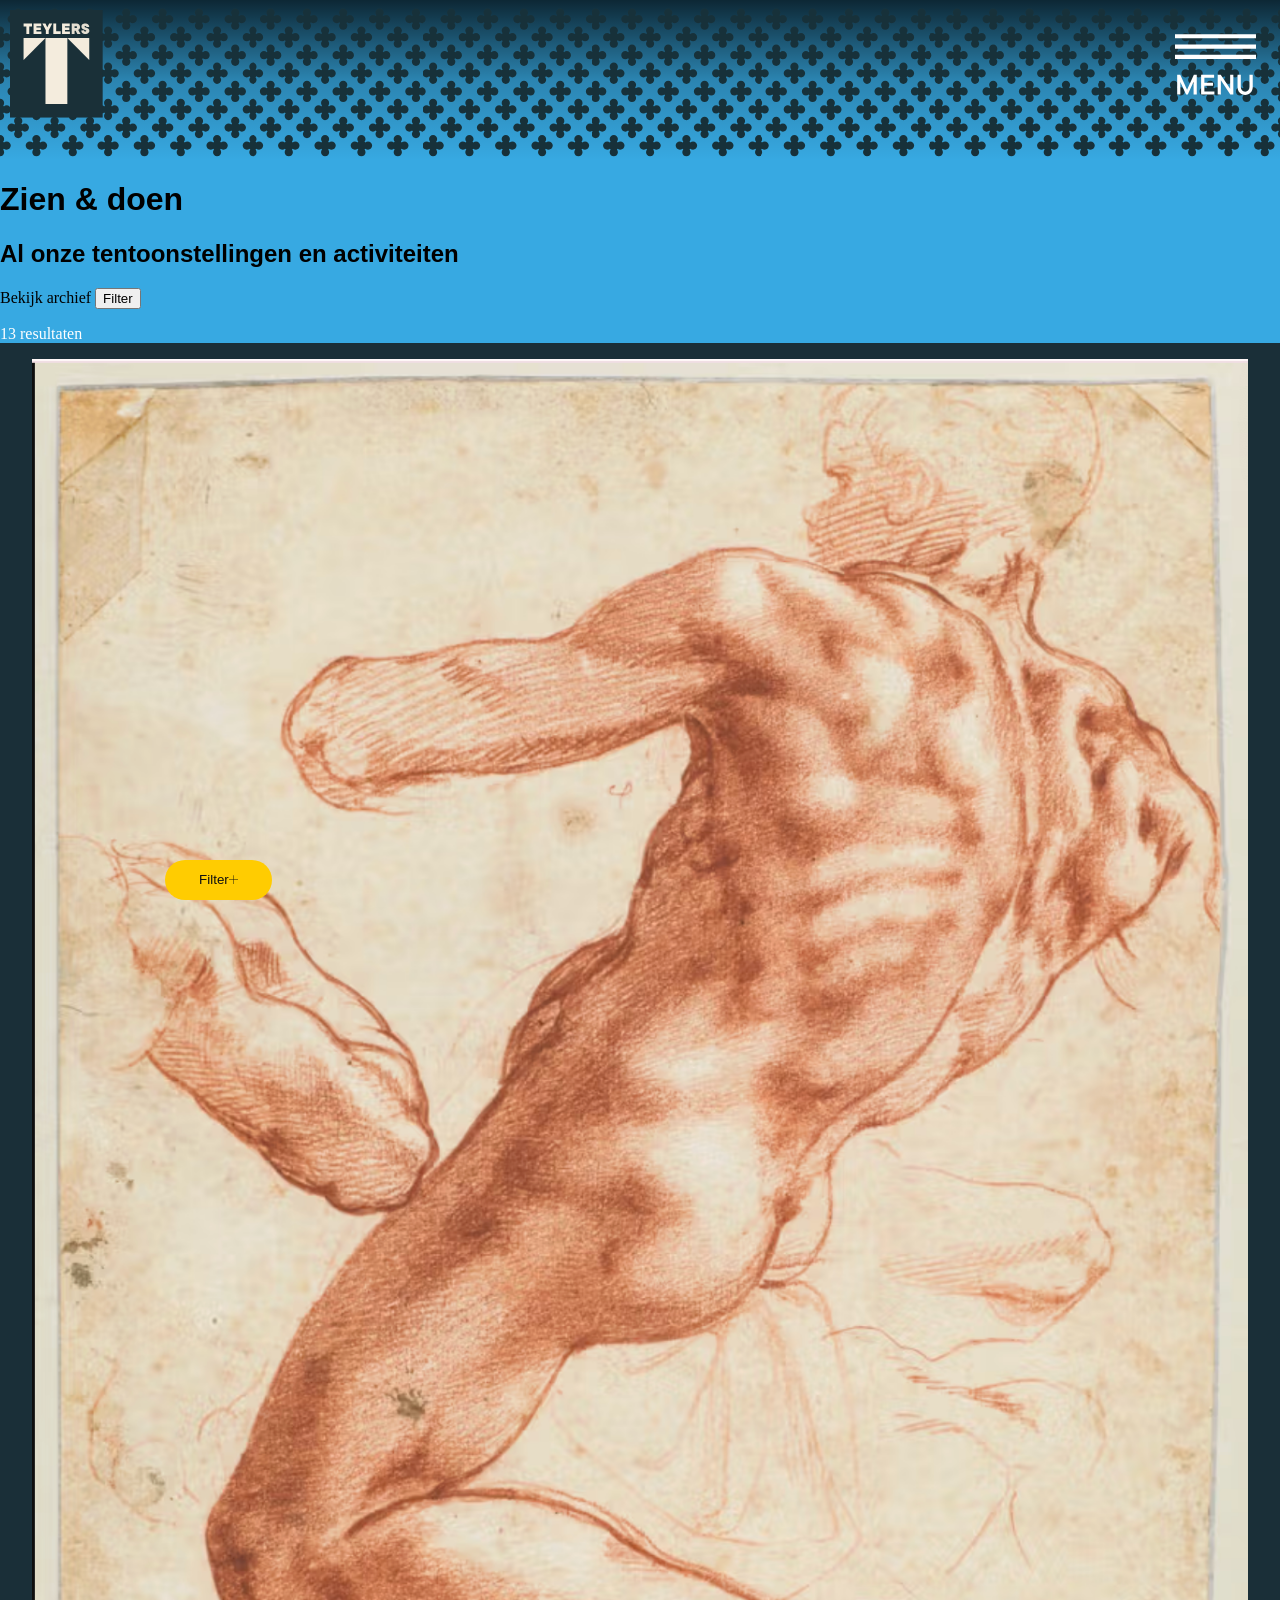
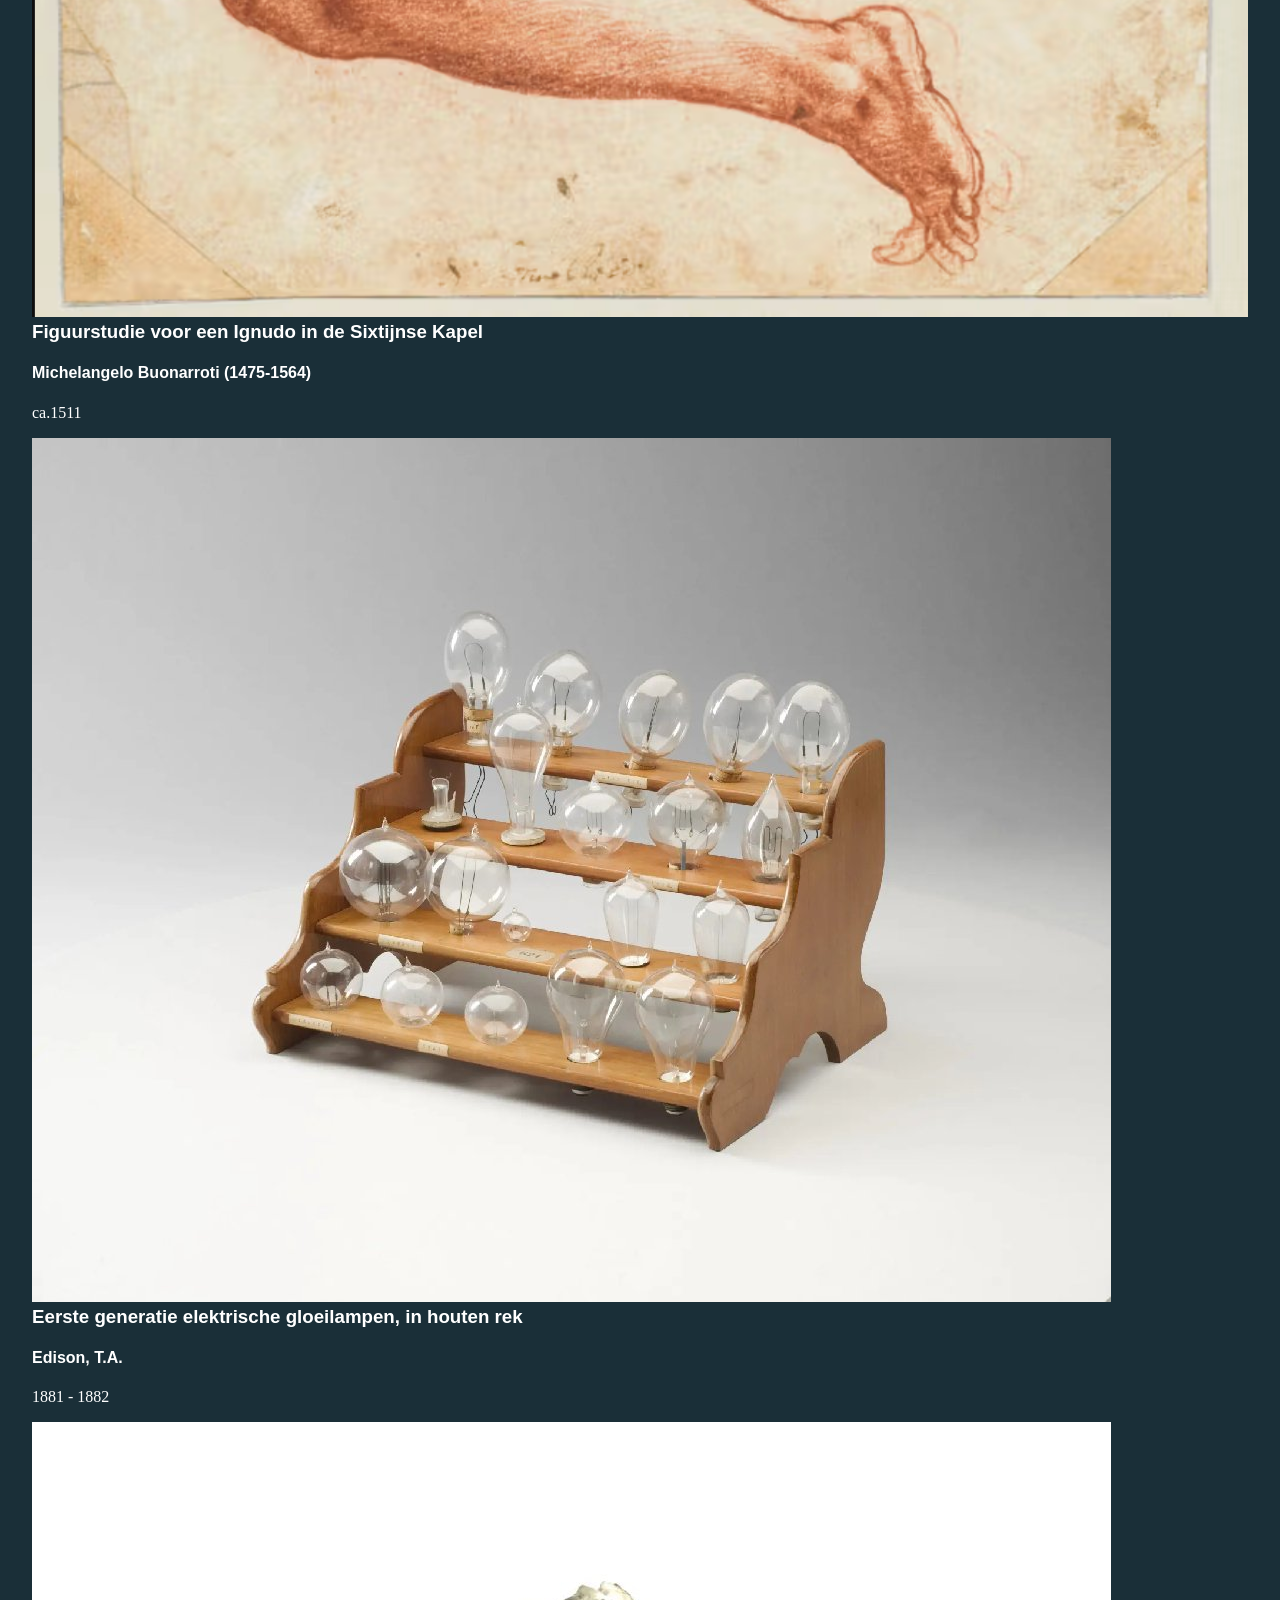
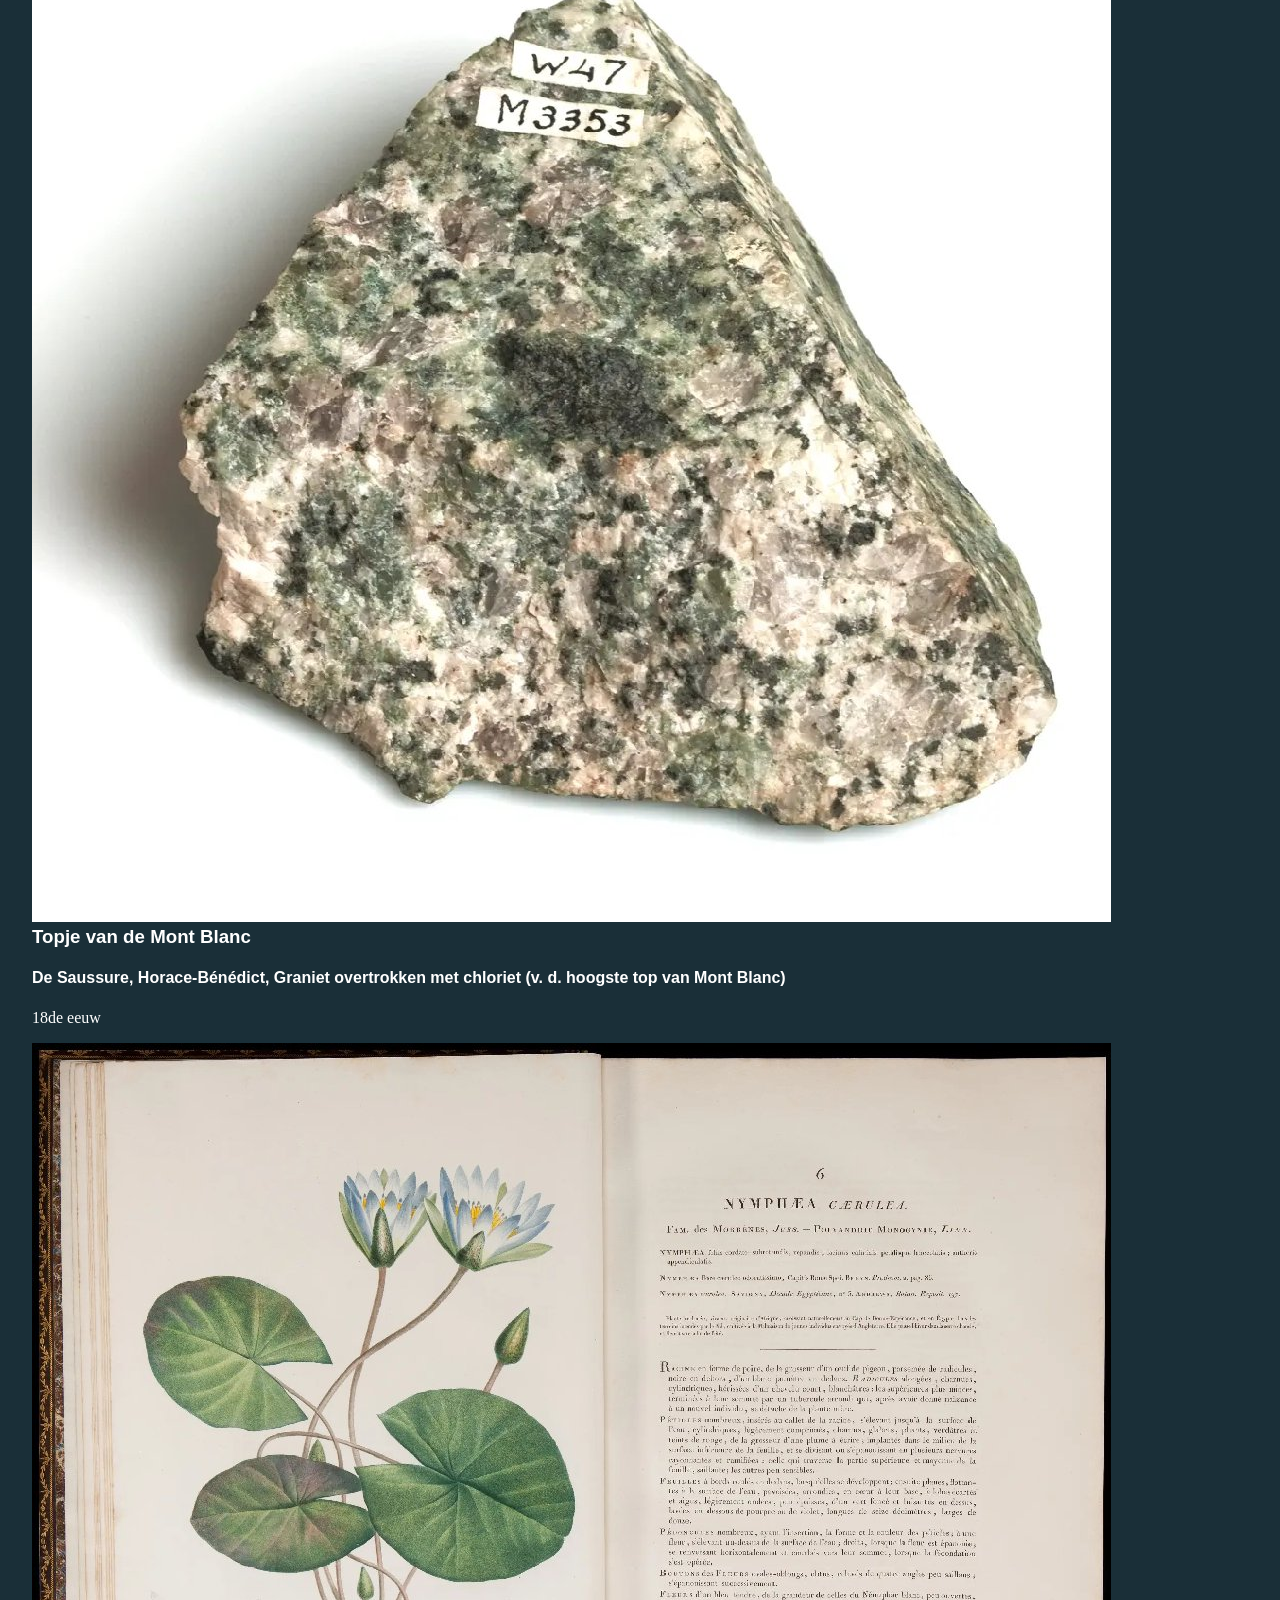
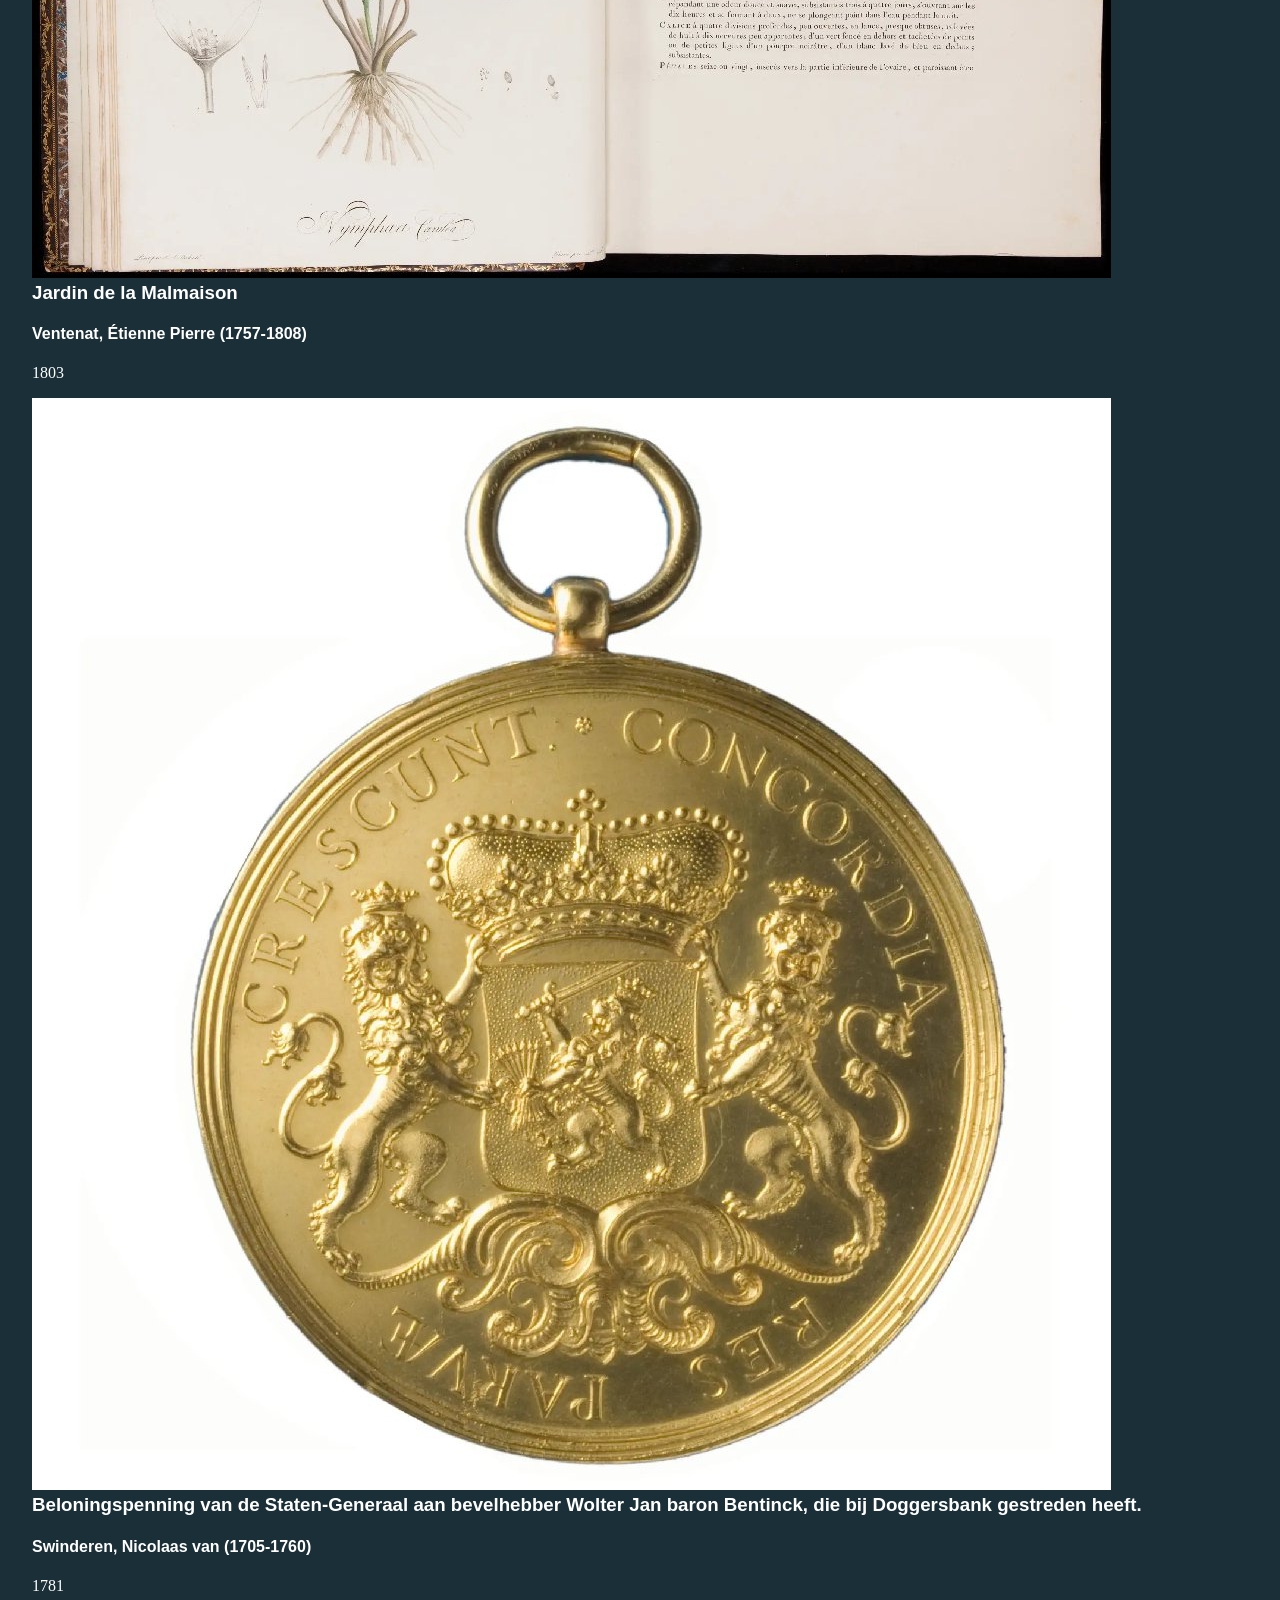
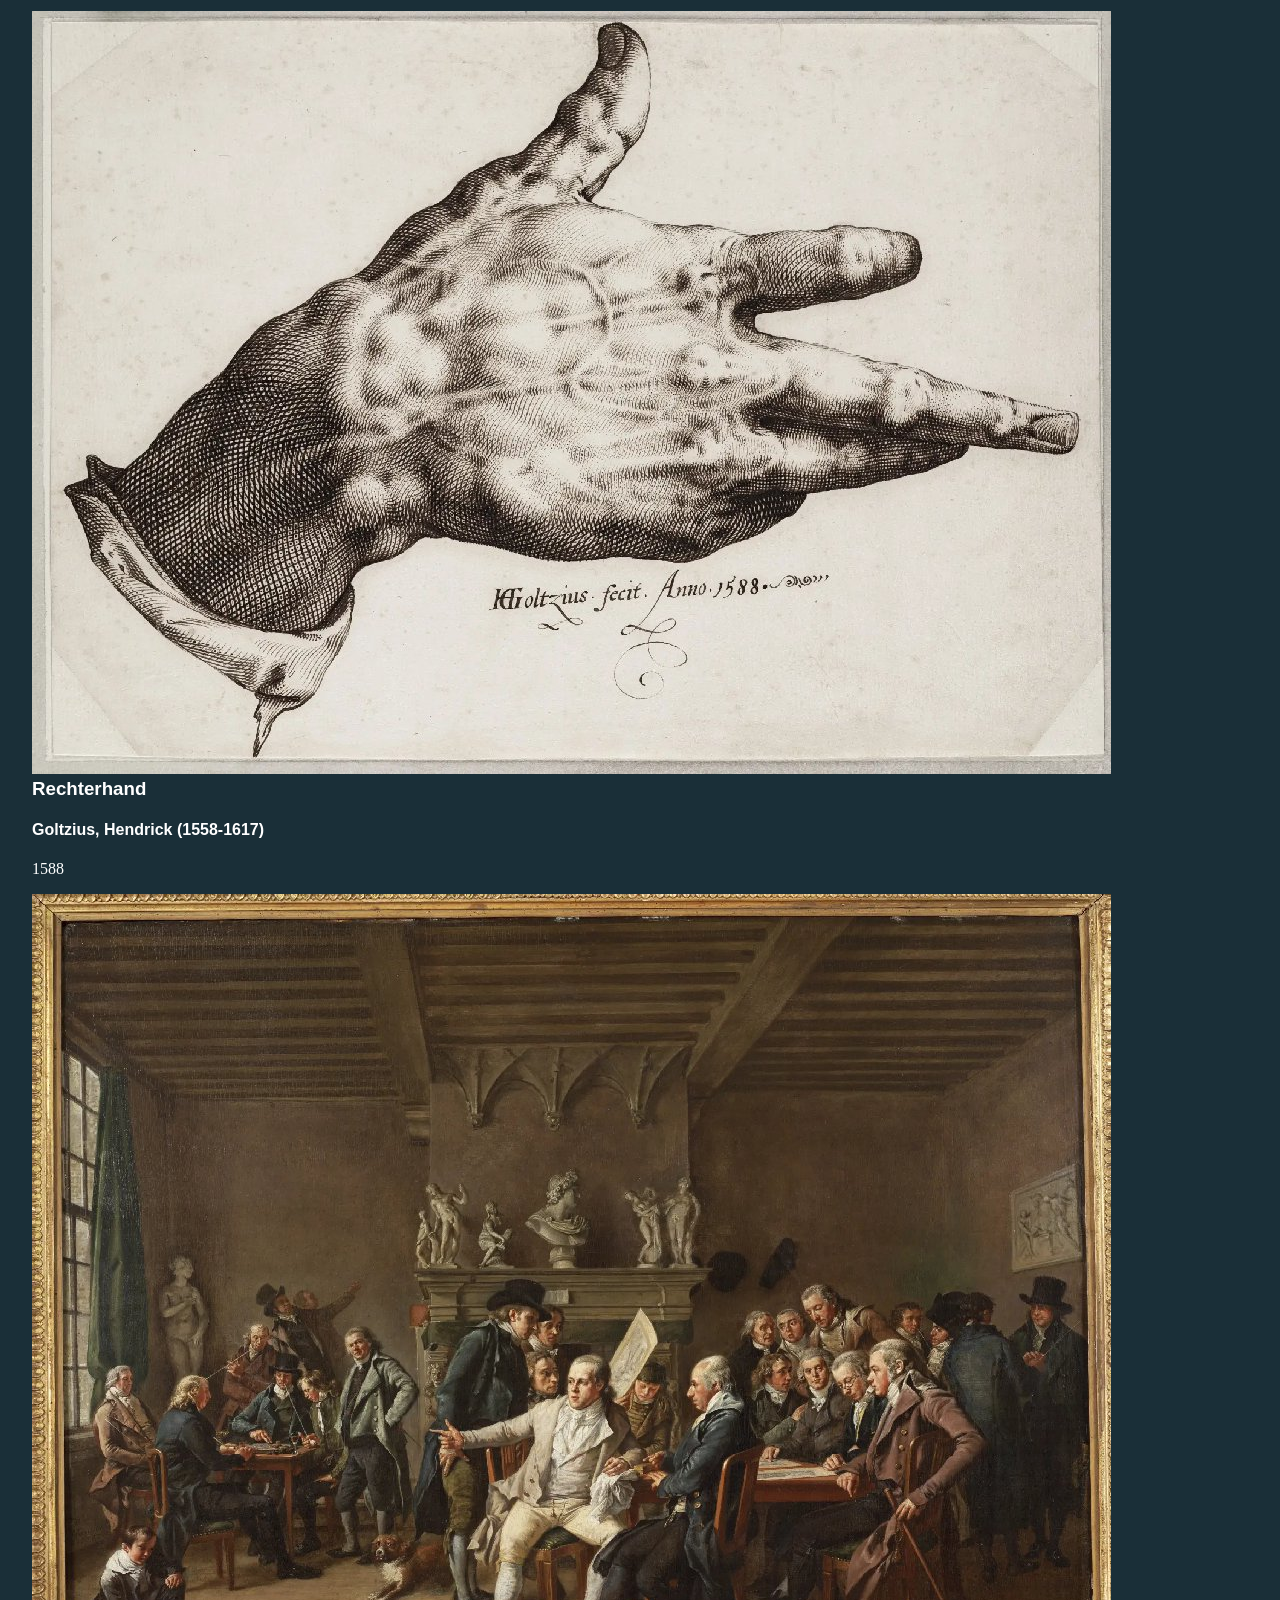
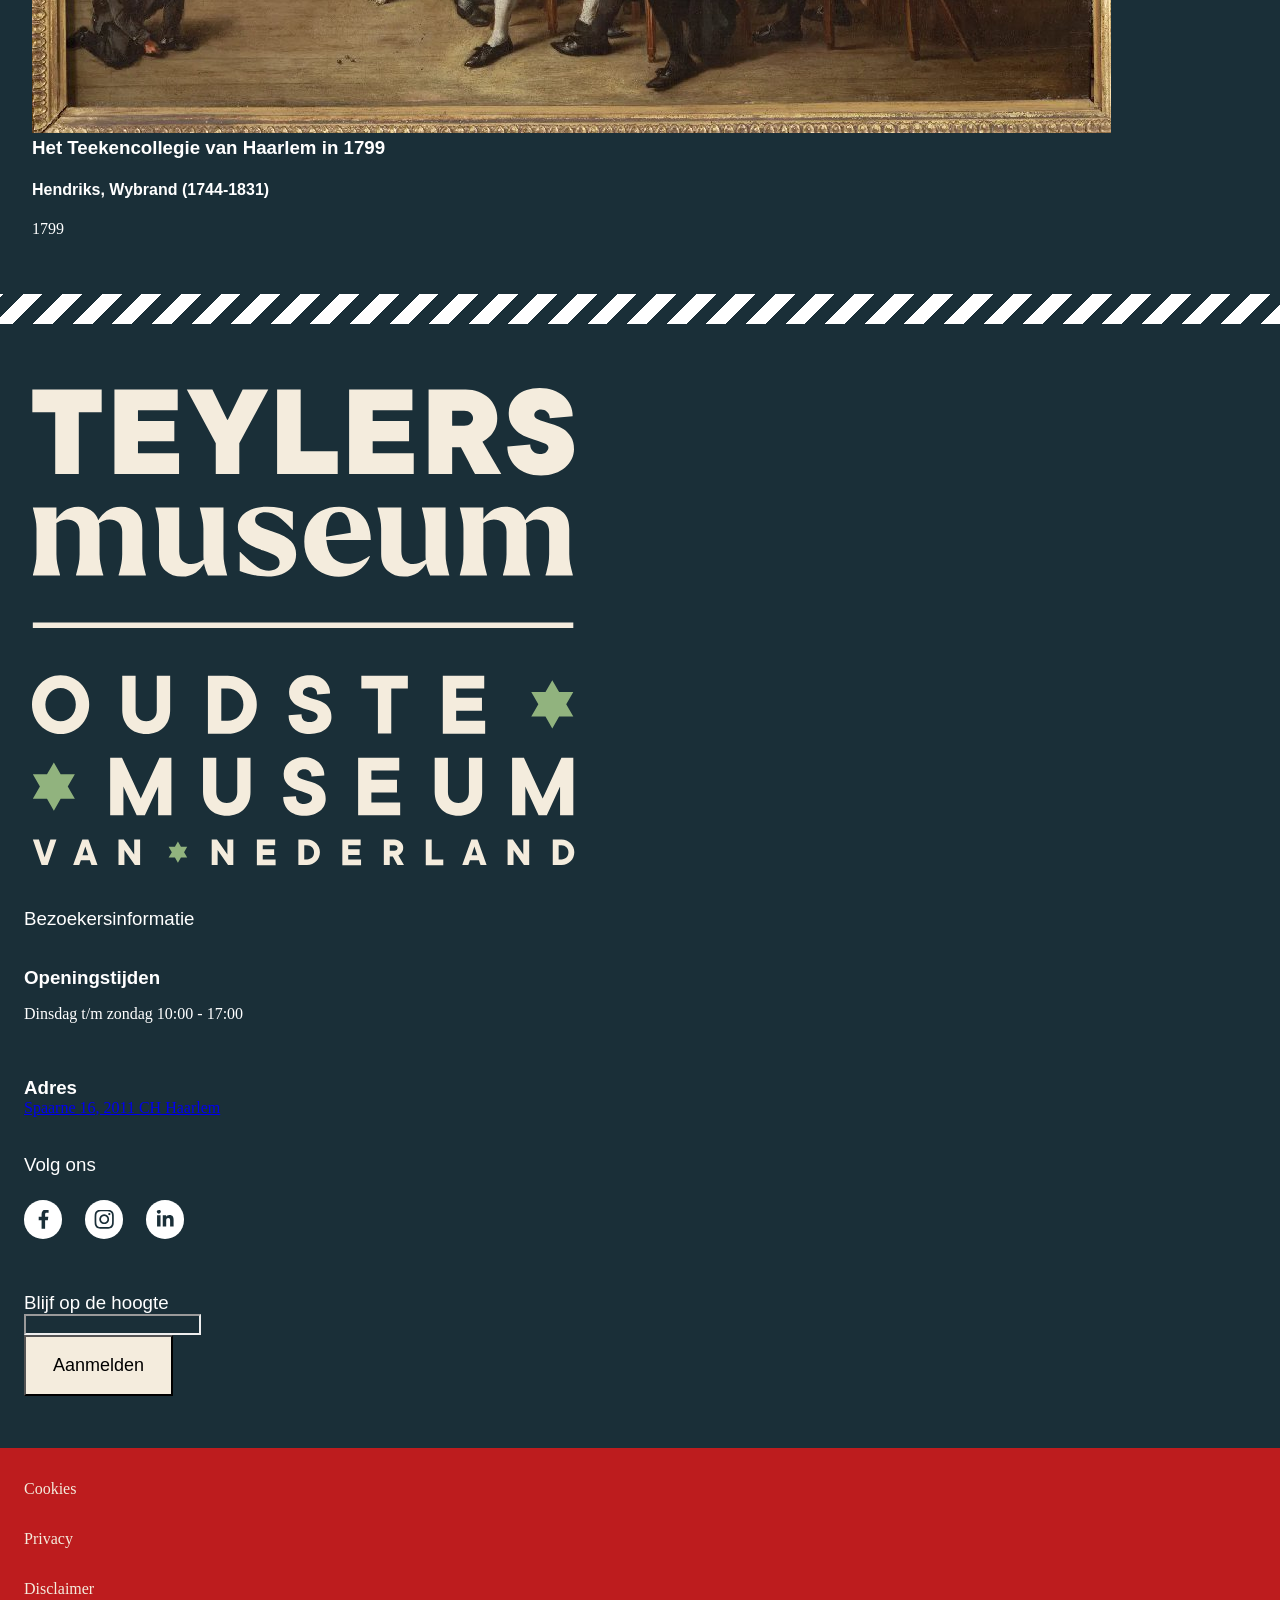
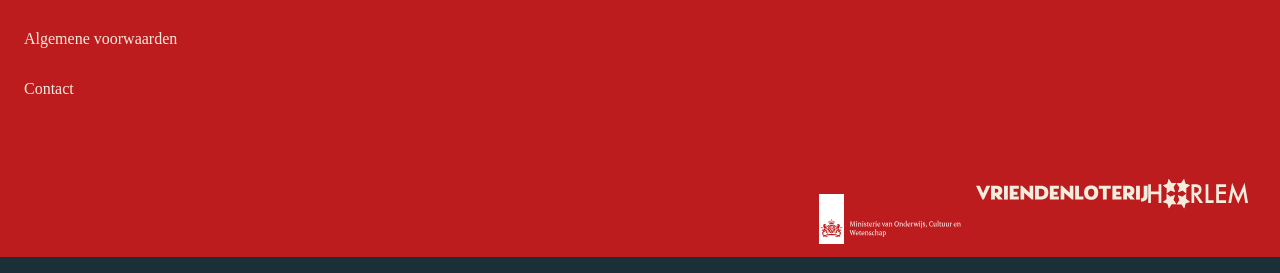
==== topstukken.html @ 7693e836 "Add files via upload" ====
<!DOCTYPE html>
<html lang="nl">
	
<head>
	<meta charset="UTF-8">
	<meta name="author" content="jouw naam">
	<meta name="viewport" content="width=device-width, initial-scale=1">
	
	<title>Topstukken</title>

	<link href="styles/style.css" rel="stylesheet">
	<link href="styles/style-topstukken.css" rel="stylesheet">
	<link rel="icon" type="image/svg+xml" href="images/favicon.svg">
</head>
	<header>
		<div>
			<section>
				<img src="images/logo-tylers.svg" alt="Het logo van het Teylersmuseam Haarlem">
				<svg xmlns="http://www.w3.org/2000/svg" fill="none" viewBox="0 0 32 32" class="aspect-square w-[var(--mp-icon-button--icon-size)] lg:w-[var(--mp-icon-button--icon-size--desktop)] scale-[var(--mp-icon-button--icon-scale--default)] group-hover:scale-[var(--mp-icon-button--icon-scale--hover)] group-disabled:scale-[var(--mp-icon-button--icon-scale--disabled)] transition-transform ease-out duration-short"><path fill="currentColor" d="M0 13.827v-1.638h32v1.638H0Zm0-4.095V8.095h32v1.637H0Zm0-4.094V4h32v1.638H0ZM4.764 25.967l2.682-5.963h1.158v7.861H7.346v-5.054l-2.282 5.054h-.69l-2.26-4.997v4.997H.858v-7.861h1.224l2.683 5.963ZM11.605 24.44v2.19h3.962v1.235h-5.253v-7.861h5.142v1.235h-3.851v2h3.428v1.2h-3.428ZM21.788 25.608v-5.604h1.257v7.861h-1.19l-3.73-5.604v5.604h-1.257v-7.861h1.19l3.73 5.604ZM27.709 28c-1.814 0-3.005-1.325-3.005-3.077v-4.92h1.29v4.92c0 1.078.646 1.83 1.715 1.83 1.068 0 1.714-.752 1.714-1.83v-4.92h1.291v4.92c0 1.752-1.191 3.077-3.005 3.077Z"></path></svg>
			</section>
		</div>
		<nav>
		</nav>
		<h1>Zien & doen</h1>
		<h2>Al onze tentoonstellingen en activiteiten</h2>
		<a>Bekijk archief</a>
		<button>Filter</button>
		<p>13 resultaten</p>
	</header>
	<main>
		<article>
			<img src="images/mannen-van-michelangelo.png">
			<h3>Figuurstudie voor een Ignudo in de Sixtijnse Kapel</h3>
			<h4>Michelangelo Buonarroti (1475-1564)</h4>
			<p>ca.1511</p>
		</article>
		<article>
			<img src="images-topstukken/lightbulbs.jpg">
			<h3>Eerste generatie elektrische gloeilampen, in houten rek</h3>
			<h4>Edison, T.A.</h4>
			<p>1881 - 1882</p>
		</article>
		<article>
			<img src="images-topstukken/steen.jpg">
			<h3>Topje van de Mont Blanc</h3>
			<h4>De Saussure, Horace-Bénédict, Graniet overtrokken met chloriet (v. d. hoogste top van Mont Blanc)</h4>
			<p>18de eeuw</p>
		</article>
		<article>
			<img src="images-topstukken/boek.jpg">
			<h3>Jardin de la Malmaison</h3>
			<h4>Ventenat, Étienne Pierre (1757-1808)</h4>
			<p>1803</p>
		</article>
		<article>
			<img src="images-topstukken/medaille.jpg">
			<h3>Beloningspenning van de Staten-Generaal aan bevelhebber Wolter Jan baron Bentinck, die bij Doggersbank gestreden heeft.</h3>
			<h4>Swinderen, Nicolaas van (1705-1760)</h4>
			<p>1781</p>
		</article>
		<article>
			<img src="images-topstukken/hand.jpg">
			<h3>Rechterhand</h3>
			<h4>Goltzius, Hendrick (1558-1617)</h4>
			<p>1588</p>
		</article>
		<article>
			<img src="images-topstukken/schilderij.jpg">
			<h3>Het Teekencollegie van Haarlem in 1799</h3>
			<h4>Hendriks, Wybrand (1744-1831)</h4>
			<p>1799</p>
		</article>
			<button>Filter<svg xmlns="http://www.w3.org/2000/svg" fill="none" viewBox="0 0 32 32" class="transition-transform aspect-square w-[var(--mp-button--icon-size)] lg:w-[var(--mp-button--icon-size--desktop)] duration-short"><path fill="currentColor" d="M15.2 16.6v14.9h1.6V16.6H32V15H16.8V.5h-1.6V15H0v1.6h15.2Z"></path></svg></button>
		<section>
			<ul>
				<li><h2>Filters</h2></li>
				<div>
					<svg xmlns="http://www.w3.org/2000/svg" fill="none" viewBox="0 0 32 32" class="aspect-square w-[var(--mp-icon-button--icon-size)] lg:w-[var(--mp-icon-button--icon-size--desktop)] scale-[var(--mp-icon-button--icon-scale--default)] group-hover:scale-[var(--mp-icon-button--icon-scale--hover)] group-disabled:scale-[var(--mp-icon-button--icon-scale--disabled)] transition-transform ease-out duration-short"><path fill="currentColor" d="M31.291.733a2.417 2.417 0 0 0-3.422 0L16 12.578 4.131.708A2.42 2.42 0 0 0 .71 4.132L12.578 16 .708 27.869a2.42 2.42 0 1 0 3.423 3.422L16 19.422l11.869 11.87a2.42 2.42 0 1 0 3.422-3.423L19.422 16l11.87-11.869c.922-.922.922-2.476 0-3.398Z"></path></svg>
				</div>
				<li><article>
					<input type="text">
					<svg xmlns="http://www.w3.org/2000/svg" fill="none" viewBox="0 0 32 32" class="aspect-square w-[var(--mp-icon-button--icon-size)] lg:w-[var(--mp-icon-button--icon-size--desktop)] scale-[var(--mp-icon-button--icon-scale--default)] group-hover:scale-[var(--mp-icon-button--icon-scale--hover)] group-disabled:scale-[var(--mp-icon-button--icon-scale--disabled)] transition-transform ease-out duration-short"><path fill="currentColor" d="M9.664 1.85a14.44 14.44 0 0 1 17.021 22.076l5.494 5.493a1.951 1.951 0 1 1-2.76 2.76l-5.493-5.494A14.44 14.44 0 1 1 9.664 1.85Zm5.525 2.802a10.537 10.537 0 1 0 0 21.074 10.537 10.537 0 0 0 0-21.074Z"></path></svg>
				</article></li>
				<li><input type="checkbox"><p>Nu te zien</p></li>
				<li><article>
					<h5>Collectie</h5></li><svg xmlns="http://www.w3.org/2000/svg" fill="none" viewBox="0 0 32 32" class="aspect-square shrink-0 ml-2xs w-2xs"><path fill="currentColor" d="m0 9.543 3.053-3.086L16 19.52 28.93 6.457 32 9.543l-16 16-16-16Z"></path></svg>
					<span></span>
				</article></ul>
				<li><article>
					<h5>Objecttype</h5><svg xmlns="http://www.w3.org/2000/svg" fill="none" viewBox="0 0 32 32" class="aspect-square shrink-0 ml-2xs w-2xs"><path fill="currentColor" d="m0 9.543 3.053-3.086L16 19.52 28.93 6.457 32 9.543l-16 16-16-16Z"></path></svg>
					<span></span>
				</article></li>
				<li><article>
					<h5>Vindplaats</h5><svg xmlns="http://www.w3.org/2000/svg" fill="none" viewBox="0 0 32 32" class="aspect-square shrink-0 ml-2xs w-2xs"><path fill="currentColor" d="m0 9.543 3.053-3.086L16 19.52 28.93 6.457 32 9.543l-16 16-16-16Z"></path></svg>
					<span></span>
				</article></li>
				<li><article>
					<h5>Maker</h5><svg xmlns="http://www.w3.org/2000/svg" fill="none" viewBox="0 0 32 32" class="aspect-square shrink-0 ml-2xs w-2xs"><path fill="currentColor" d="m0 9.543 3.053-3.086L16 19.52 28.93 6.457 32 9.543l-16 16-16-16Z"></path></svg>
					<span></span>
				</article></li>
				<li><article>
					<h5>Periode</h5><svg xmlns="http://www.w3.org/2000/svg" fill="none" viewBox="0 0 32 32" class="aspect-square shrink-0 ml-2xs w-2xs"><path fill="currentColor" d="m0 9.543 3.053-3.086L16 19.52 28.93 6.457 32 9.543l-16 16-16-16Z"></path></svg>
					<span></span>
				</article></li>
			</ul>
		</section>
	</main>
	<div class="warning-tape"></div>
	<footer>
		<img src="images/logo-footer.svg" alt="alternatief logo van het teylersmuseam">
		<article>
			<h3>Bezoekersinformatie</h2>
			<h3>Openingstijden</h3>
			<p>Dinsdag t/m zondag 10:00 - 17:00</p>
			<h3>Adres</h3>
			<a href="https://www.google.com/maps/dir//Spaarne+16,+2011+CH+Haarlem/@52.3803225,4.5579446,12z/data=!4m8!4m7!1m0!1m5!1m1!1s0x47c5ef691268e66d:0xfa51f5aae7c4d62d!2m2!1d4.6403448!2d52.3803511?entry=ttu">Spaarne 16, 2011 CH Haarlem</a>
			<h3>Volg ons</h3>
			<nav>
				<svg xmlns="http://www.w3.org/2000/svg" fill="none" viewBox="0 0 32 32" class="aspect-square w-[var(--mp-icon-button--icon-size)] lg:w-[var(--mp-icon-button--icon-size--desktop)] scale-[var(--mp-icon-button--icon-scale--default)] group-hover:scale-[var(--mp-icon-button--icon-scale--hover)] group-disabled:scale-[var(--mp-icon-button--icon-scale--disabled)] transition-transform ease-out duration-short"><path fill="currentColor" d="M13.313 32V17.688H8.5V12h4.813V7.5c0-2.375.666-4.219 2-5.531C16.645.656 18.416 0 20.625 0c1.792 0 3.25.084 4.375.25v5.063h-3c-1.125 0-1.896.25-2.313.75-.333.416-.5 1.083-.5 2V12H24.5l-.75 5.688h-4.563V32h-5.875Z"></path></svg>
				<svg xmlns="http://www.w3.org/2000/svg" fill="none" viewBox="0 0 32 32" class="aspect-square w-[var(--mp-icon-button--icon-size)] lg:w-[var(--mp-icon-button--icon-size--desktop)] scale-[var(--mp-icon-button--icon-scale--default)] group-hover:scale-[var(--mp-icon-button--icon-scale--hover)] group-disabled:scale-[var(--mp-icon-button--icon-scale--disabled)] transition-transform ease-out duration-short"><path fill="currentColor" d="M16 7.786c1.476 0 2.845.369 4.107 1.107a8.238 8.238 0 0 1 3 3A7.993 7.993 0 0 1 24.214 16a7.993 7.993 0 0 1-1.107 4.107 8.24 8.24 0 0 1-3 3A7.994 7.994 0 0 1 16 24.214a7.994 7.994 0 0 1-4.107-1.107 8.24 8.24 0 0 1-3-3A7.993 7.993 0 0 1 7.786 16c0-1.476.369-2.845 1.107-4.107a8.238 8.238 0 0 1 3-3A7.994 7.994 0 0 1 16 7.786Zm0 13.571c1.476 0 2.738-.524 3.786-1.571 1.047-1.048 1.571-2.31 1.571-3.786s-.524-2.738-1.571-3.786c-1.048-1.047-2.31-1.571-3.786-1.571s-2.738.524-3.786 1.571c-1.047 1.048-1.571 2.31-1.571 3.786s.524 2.738 1.571 3.786c1.048 1.047 2.31 1.571 3.786 1.571ZM26.5 7.428c-.048.524-.25.977-.607 1.358a1.74 1.74 0 0 1-1.322.571c-.524 0-.976-.19-1.357-.571a1.854 1.854 0 0 1-.571-1.358c0-.523.19-.976.571-1.357.381-.38.834-.571 1.357-.571.524 0 .976.19 1.357.571.381.381.572.834.572 1.357Zm5.428 1.93C31.976 10.69 32 12.904 32 16s-.036 5.321-.107 6.678c-.072 1.358-.274 2.536-.608 3.536a8.325 8.325 0 0 1-1.964 3.107 8.325 8.325 0 0 1-3.107 1.965c-1 .333-2.178.535-3.536.607-1.357.071-3.583.107-6.678.107-3.095 0-5.322-.036-6.679-.107-1.357-.072-2.535-.298-3.535-.679a7.614 7.614 0 0 1-3.107-1.893 8.324 8.324 0 0 1-1.965-3.107c-.333-1-.535-2.178-.607-3.536C.036 21.321 0 19.095 0 16c0-3.095.036-5.322.107-6.679.072-1.357.274-2.535.607-3.535A8.324 8.324 0 0 1 2.68 2.679 8.326 8.326 0 0 1 5.786.714C6.786.381 7.964.18 9.32.107 10.678.036 12.905 0 16 0s5.321.036 6.678.107c1.358.072 2.536.274 3.536.607a8.326 8.326 0 0 1 3.107 1.965 8.325 8.325 0 0 1 1.964 3.107c.334 1 .548 2.19.643 3.571ZM28.5 25.427c.285-.809.476-2.095.571-3.857.048-1.047.072-2.523.072-4.428v-2.286c0-1.952-.024-3.428-.072-4.428-.095-1.81-.286-3.096-.571-3.858-.572-1.476-1.595-2.5-3.072-3.071-.761-.286-2.047-.476-3.857-.571-1.047-.048-2.523-.072-4.428-.072h-2.286c-1.905 0-3.38.024-4.428.072-1.762.095-3.048.285-3.858.571-1.476.571-2.5 1.595-3.071 3.071-.286.762-.476 2.048-.571 3.857-.048 1.048-.072 2.524-.072 4.43v2.285c0 1.905.024 3.38.072 4.428.095 1.762.285 3.048.57 3.857.62 1.477 1.644 2.5 3.072 3.072.81.286 2.096.476 3.857.571 1.048.048 2.524.072 4.429.072h2.286c1.952 0 3.428-.024 4.428-.072 1.81-.095 3.096-.285 3.857-.571 1.477-.62 2.5-1.643 3.072-3.072Z"></path></svg>
				<svg xmlns="http://www.w3.org/2000/svg" fill="none" viewBox="0 0 32 32" class="aspect-square w-[var(--mp-icon-button--icon-size)] lg:w-[var(--mp-icon-button--icon-size--desktop)] scale-[var(--mp-icon-button--icon-scale--default)] group-hover:scale-[var(--mp-icon-button--icon-scale--hover)] group-disabled:scale-[var(--mp-icon-button--icon-scale--disabled)] transition-transform ease-out duration-short"><path fill="currentColor" d="M8.25 28H2.437V9.313H8.25V28ZM5.375 6.75c-.917 0-1.708-.333-2.375-1S2 4.292 2 3.375 2.333 1.667 3 1s1.458-1 2.375-1S7.083.333 7.75 1s1 1.458 1 2.375-.333 1.708-1 2.375-1.458 1-2.375 1ZM30 28h-5.813v-9.125c0-1.5-.125-2.583-.375-3.25-.458-1.125-1.354-1.687-2.687-1.687-1.333 0-2.27.5-2.813 1.5-.416.75-.625 1.854-.625 3.312V28h-5.75V9.313H17.5v2.562h.063c.416-.833 1.083-1.52 2-2.062 1-.667 2.166-1 3.5-1 2.708 0 4.604.854 5.687 2.562.833 1.375 1.25 3.5 1.25 6.375V28Z"></path></svg>
			</nav>
			<ul>
				<li><h3>Blijf op de hoogte</h3></li>
				<li><input type="text"></li>
				<li><button>Aanmelden</button></li>
			</ul>
		</article>
		<section>
		<nav>
			<a>Cookies</a>
			<a>Privacy</a>
			<a>Disclaimer</a>
			<a>Algemene voorwaarden</a>
			<a>Contact</a>
		</nav>
		<ul>
			<img src="images/haarlem.svg" alt="Ministerie van onderwijs logo">
			<img src="images/vriendenloterij.svg" alt="vriendenloterij logo">
			<img src="images/haarlem-twee.svg" alt="Gemeente Haarlem logo">
		</ul>
		</section>
	</footer>
	<script defer src="scripts/script.js"></script>
</body>
	
</html>
---- styles/style.css ----
/**************/
/* CSS REMEDY */
/**************/
*, *::after, *::before {
  box-sizing:border-box;  
}

/*********************/
/* CUSTOM PROPERTIES */
/*********************/

:root {
	/* startje */
	--color-text:#111;
	--color-background-header-ondtdek:#91B37E;
	--color-background-footer-ondtdek:#1A2F38;
	--color-teylers-wit: #F4ECDD;
	--color-collectie-header: #37A9E2;
	--color-collectie-filter: #FFCC01;
}

/****************/
/* JOUW STYLING */
/****************/

/* jouw code */

/*
color-backgroud

background-img blend. 
background-img gradient
*/

body {
	background-color: var(--color-background-footer-ondtdek);
    margin: 0;
}

h1, h2, h3, h4, h5 {
    font-family: "Larken", sans-serif;
}

p{
    color: white;
}


@font-face {
	font-family: Larken;
	src: url(fonts/larkendemo-medium.otf)(format("otf"))
}

:root {
	padding: 0;
	margin: 0;
}


header article {
	padding-left: 1em;
	display: grid;
	grid-template-columns: auto;
	grid-template-rows: auto;
	padding-bottom: 5em;
}

header h1{
	grid-row: 5 / 2;
}

header h2{
	grid-row: 2 / 1;
}

footer{
	background-color: var(--color-background-footer-ondtdek);
	color:var(--color-teylers-wit)
}

footer img:nth-of-type(1){
	max-width: 45%;
	max-height: 45%;
	padding-top: 4em;
	padding-left: 2em;
}
	
footer article{
    padding-left: 1.5em;
	background-color: var(--color-background-footer-ondtdek);
    padding-right: 2em;
}

footer section{
    background-color: #BD1C1E;
    padding-left: 1.5em;
}

footer section nav {
    background-color: #BD1C1E;
    padding-bottom: 1em;
    display: flex;
    flex-direction: column;
    justify-content: space-around;
}

footer section a {
    padding-top: 2em;
}

footer article nav svg {
    display: flex;
    justify-content: space-between;
}
/* volgende code gemaakt samen met studentassistent*/
footer article nav svg {
    max-height: 2.4em;
    aspect-ratio: 1; 
    background-color: white;
    color: var(--color-background-footer-ondtdek);
    border-radius: 50%;
    padding-bottom: 0.6em;
    padding-top: 0.6em;
}

footer article input{
    border-color:  1em ,var(--color-teylers-wit);
    background-color: var(--color-background-footer-ondtdek);
    transition: 1s ease-in-out;
    color: var(--color-teylers-wit);
}

input[type=text]:focus {
  width: 100%;
}

footer button {
    margin-bottom: 2em;
}

footer section ul {
    display: flex;
    flex-wrap: wrap;
    justify-content: end;
    padding-right: 2em;
}

footer article nav {
	width: 10em;
	display: flex;
	justify-content: space-between;
	margin-top: 1.5em;
}

footer h3 {
	font-weight: normal;
}

footer nav svg:hover {
	scale: 1.5;
	transition: .5s ease-in;
}

footer h3:nth-of-type(2) {
	font-weight: bolder;
}

footer h3:nth-of-type(3) {
	font-weight: bolder;
}

footer article h3 {
	padding-top: 2em;
}

footer button {
	padding: 1em;
	padding-left: 1.5em;
	padding-right: 1.5em;
	background-color: var(--color-teylers-wit);
	font-size: large;
	box-shadow: none;
}

article nav {
    display: flex;
}


article ul {
    display: flex;
    flex-direction: column;
}

ul {
    list-style: none;
    padding: 0;
}

img {
    max-width: 100%;
    max-height: 100%;
}
h3{
	margin-top: 0em;
	margin-bottom: 0em;
}

button:hover{
	background-color: transparent;
	transition: .5s ease-in;
}

header img {
    max-width: 12%;
    max-height: 12%;
    position: absolute;
    left: 0.6rem;
    top: 0.6rem;
}

header section svg {
    max-width: 9%;
    max-height: 9%;
    position: absolute;
    right: 1.5rem;
    top: 1.5rem;
    color: white;
}

/* code over warning tape is gemaakt met gebruik van AI en met overzicht van een studentassistent */
.warning-tape{
  /* Instelbare variabelen */
  --angle: -45deg;        /* hoek van de strepen */
  --stripe: 14px;        /* breedte per kleur */
  --yellow: #fff;     /* geel */
  --black:  transparent;        /* zwart */

  width: 100%;
  height: 30px;

  background:
    repeating-linear-gradient(
      var(--angle),
      var(--yellow) 0 calc(var(--stripe)),
      var(--black)  calc(var(--stripe)) calc(var(--stripe)*2)
    );
}



/* NOTES VAN LES OVER MENU BUTTON + ANIMATION

nav button {
	font-size: 1rem;
	
	width: 3em;
	aspect-ratio: 2/3;

	padding: 0;
	margin: 0;

	border: none;
	background-color: aqua;

	display: grid;
}

nav button span{
	display: block;
	width: 1.5em;
	height: .2em;
	background-color: blueviolet;

	border-radius: .1em;

	grid-row-start:1;
	grid-column-start: 1;

	transition: 0.5s;
}

button span:nth-child(1) {
	translate: 0 - 0.5em;
}

button span:nth-child(2) {
	translate:0;
	rotate:45deg;
	
}

button span:nth-child(3) {
	translate:0;
	rotate:-45deg
} */
---- styles/style-topstukken.css ----
:root {
	/* startje */
	--color-text:#111;
	--color-background-header-ondtdek:#91B37E;
	--color-background-footer-ondtdek:#1A2F38;
	--color-teylers-wit: #F4ECDD;
	--color-collectie-header: #37A9E2;
	--color-collectie-filter: #FFCC01;
}

header section {
    min-width: 100%;
    padding-bottom: 10em;
    background-image: url("../images-topstukken/flower-large.svg");
    background-repeat: repeat;
}


header {
	background-color: var(--color-collectie-header)
}


header div {
    	background-image:
		linear-gradient(
			rgba(0, 0, 0, 0.768),
        	rgba(0, 0, 0, 0.219),
			transparent
		);
}

main {
    padding-left: 2em;
    padding-right: 2em;
}

article{
    color: white;
}

main div {
    display: flex;
    justify-content: center;
}

main button{
    position: sticky;
    bottom: 0;
    background-color: var(--color-collectie-filter);
    color: var(--color-text);
    border-radius: 90px;
    width: 8em;
    min-height: 3em;
    text-decoration: none;
    border: 0em;
    right: 0;
    left: 0;
    margin-left: 10em;
}

main svg{
    max-width: 10%;
    max-height: 10%;
}

main section{
    background-color: white;
    color: darkblue;
    height: 100vh;
    width: 100%;
    position: fixed;
    top: 0;
    right: -500em;
}

main section.active{
    right: 0em;
}

main section ul svg{
    position: relative;
    color: var(--color-background-footer-ondtdek);
    max-width: 10%;
    max-height: 10%;
}
main section article {
    color:var(--color-background-footer-ondtdek);
    display: flex;
    justify-content: space-between;
}

main section article svg {
    justify-content: end;
}

main section ul {
    display: grid;
}

main section article svg{
    position: relative;
    color: black;
    max-width: 5%;
    max-height: 5%;
}

main section ul div svg.active{
    color: black;
    max-width: 10%;
    max-height: 10%;
    position: fixed;
    right: 0;
    top: 0;
}

main section ul div svg.de-active{
    color: black;
    max-width: 0%;
    max-height: 0%;
    position: fixed;
    right: 0;
    top: 0;
}

li span {
    width: 100%;
    height: 10px;
    color: var(--color-background-footer-ondtdek);
}

article svg {
    display: none;
}
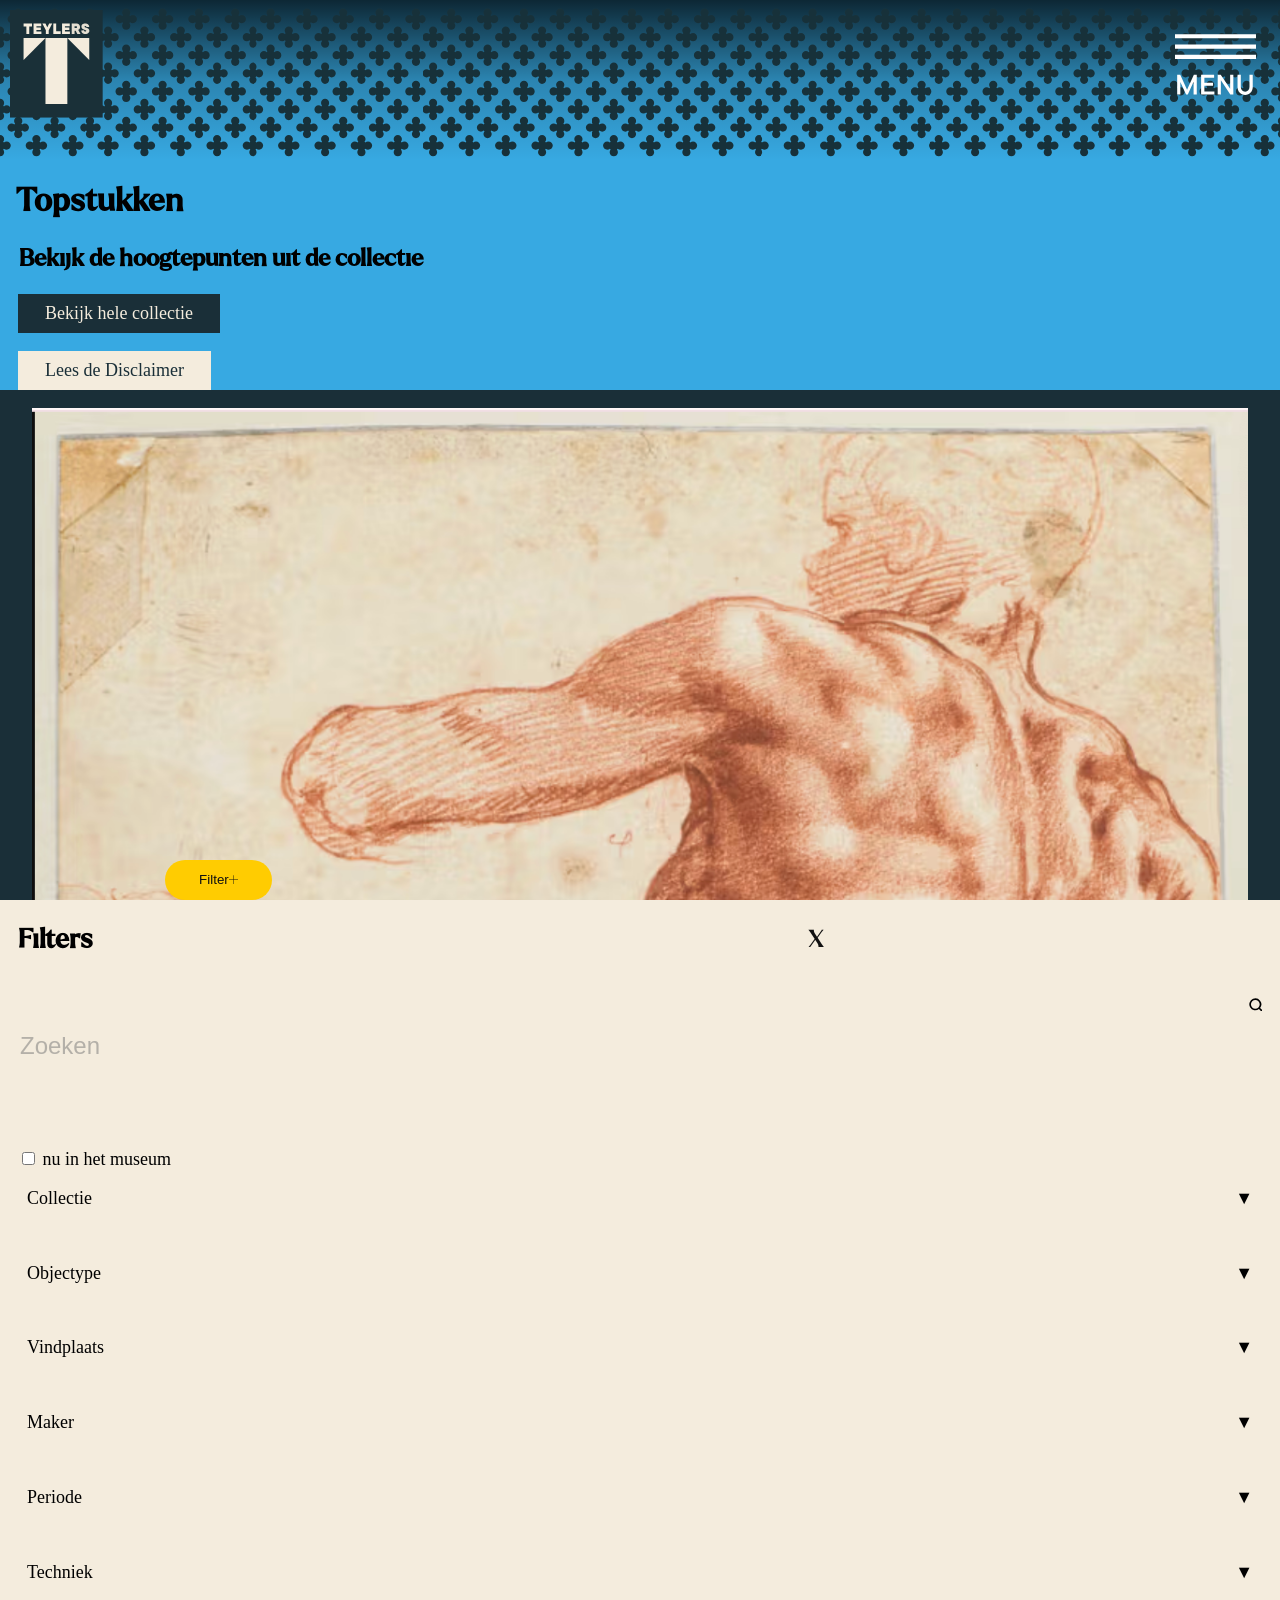
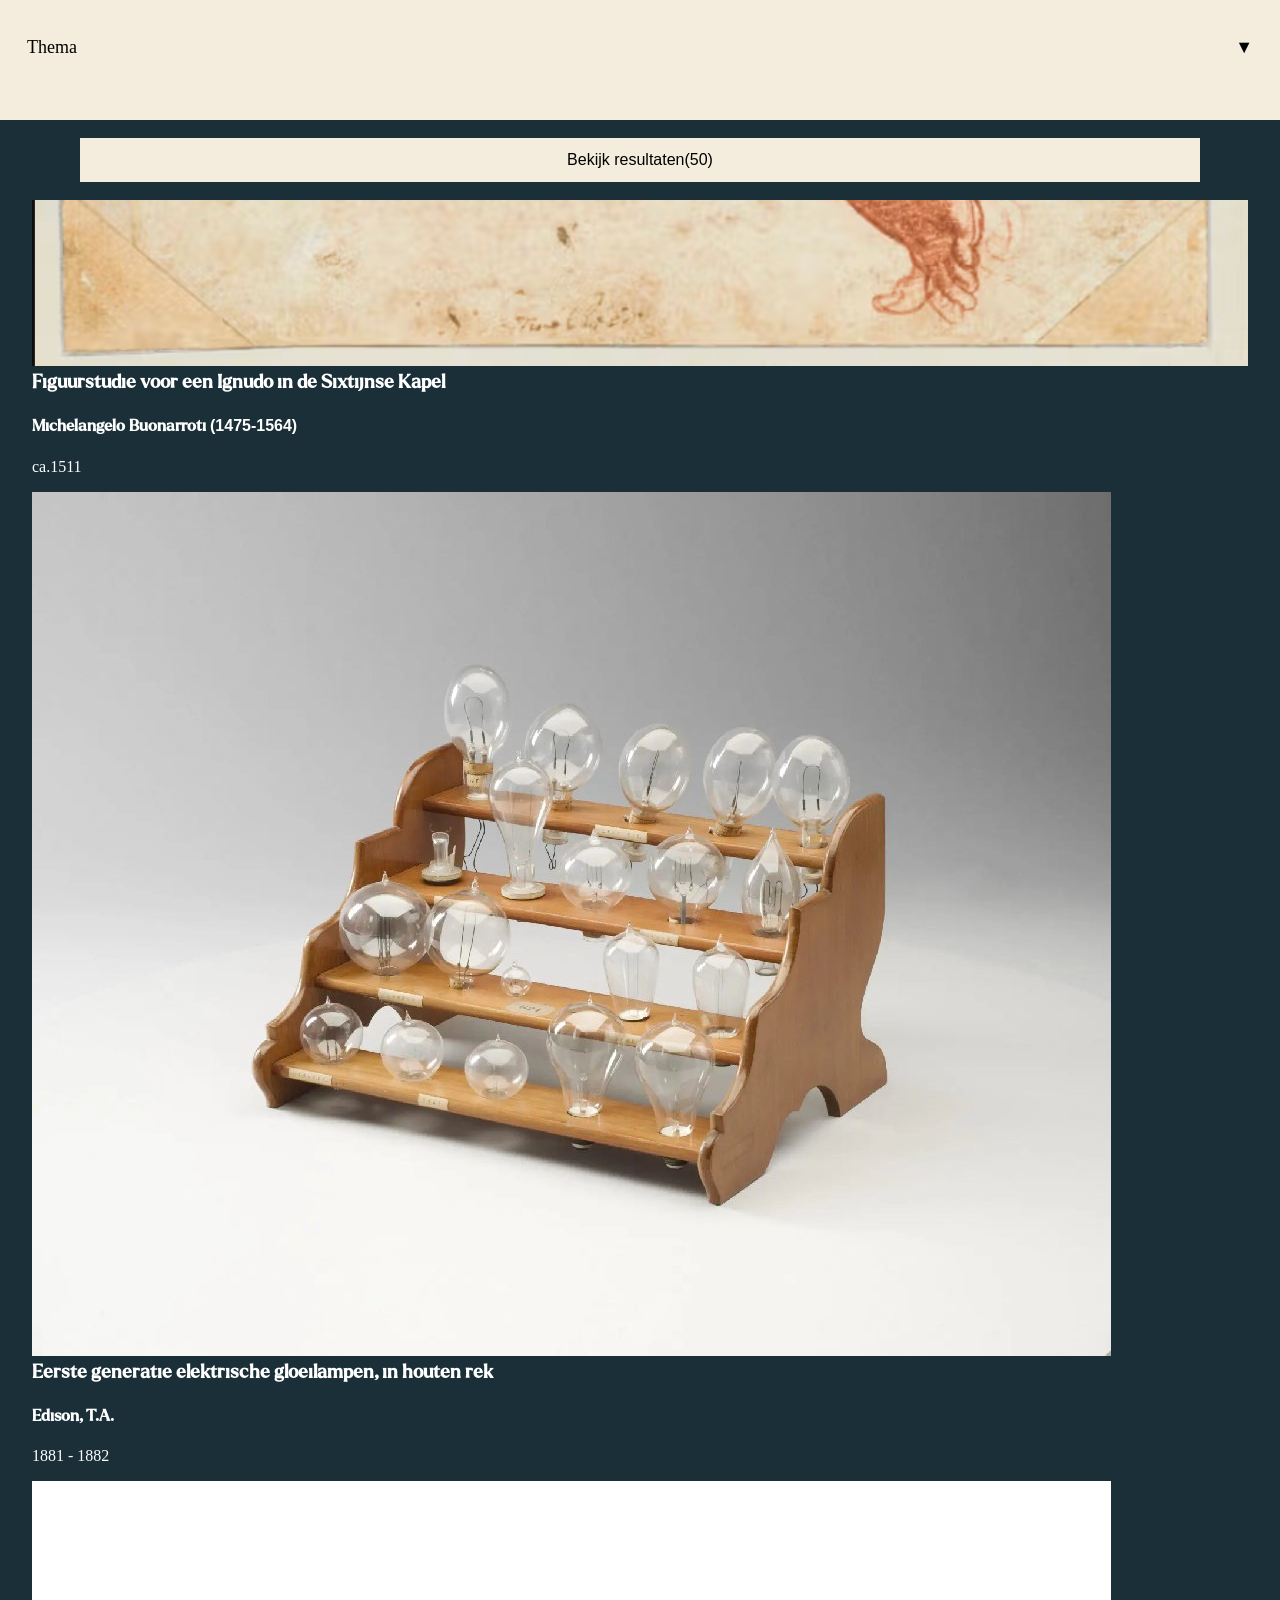
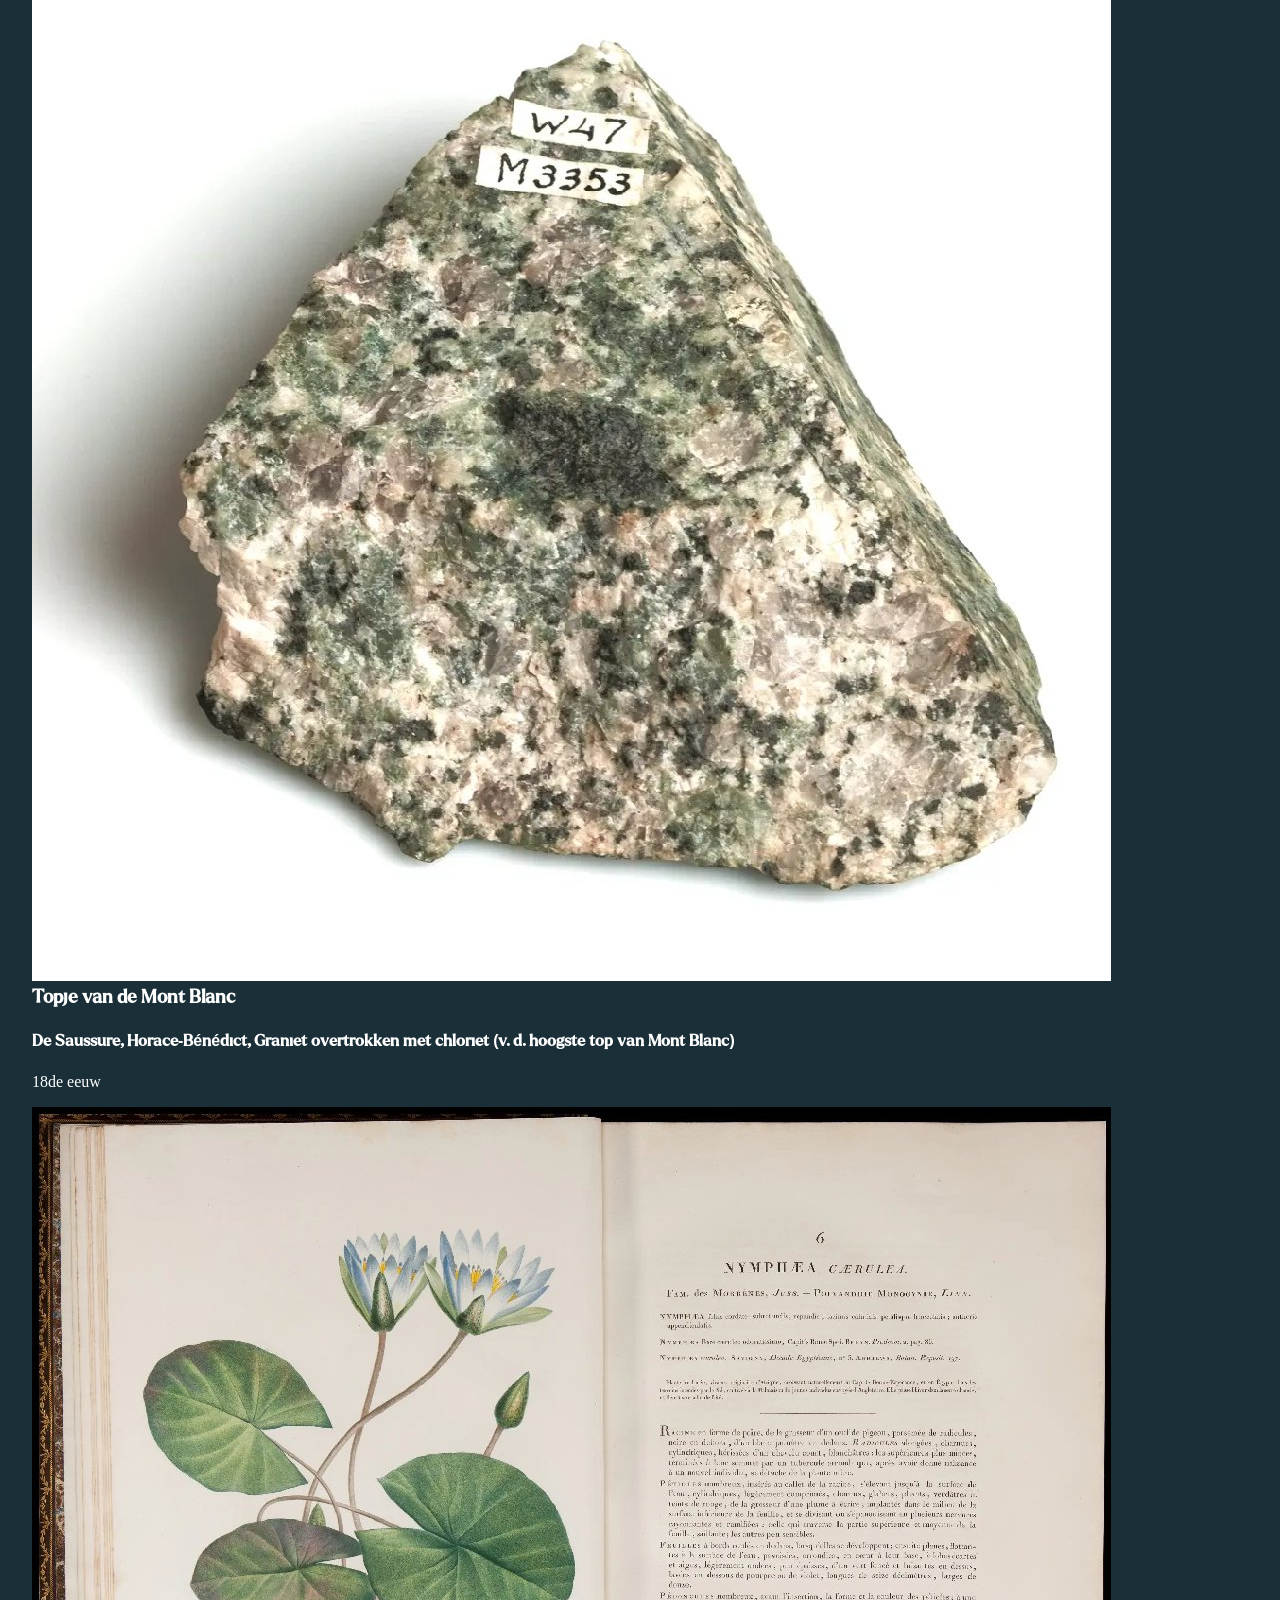
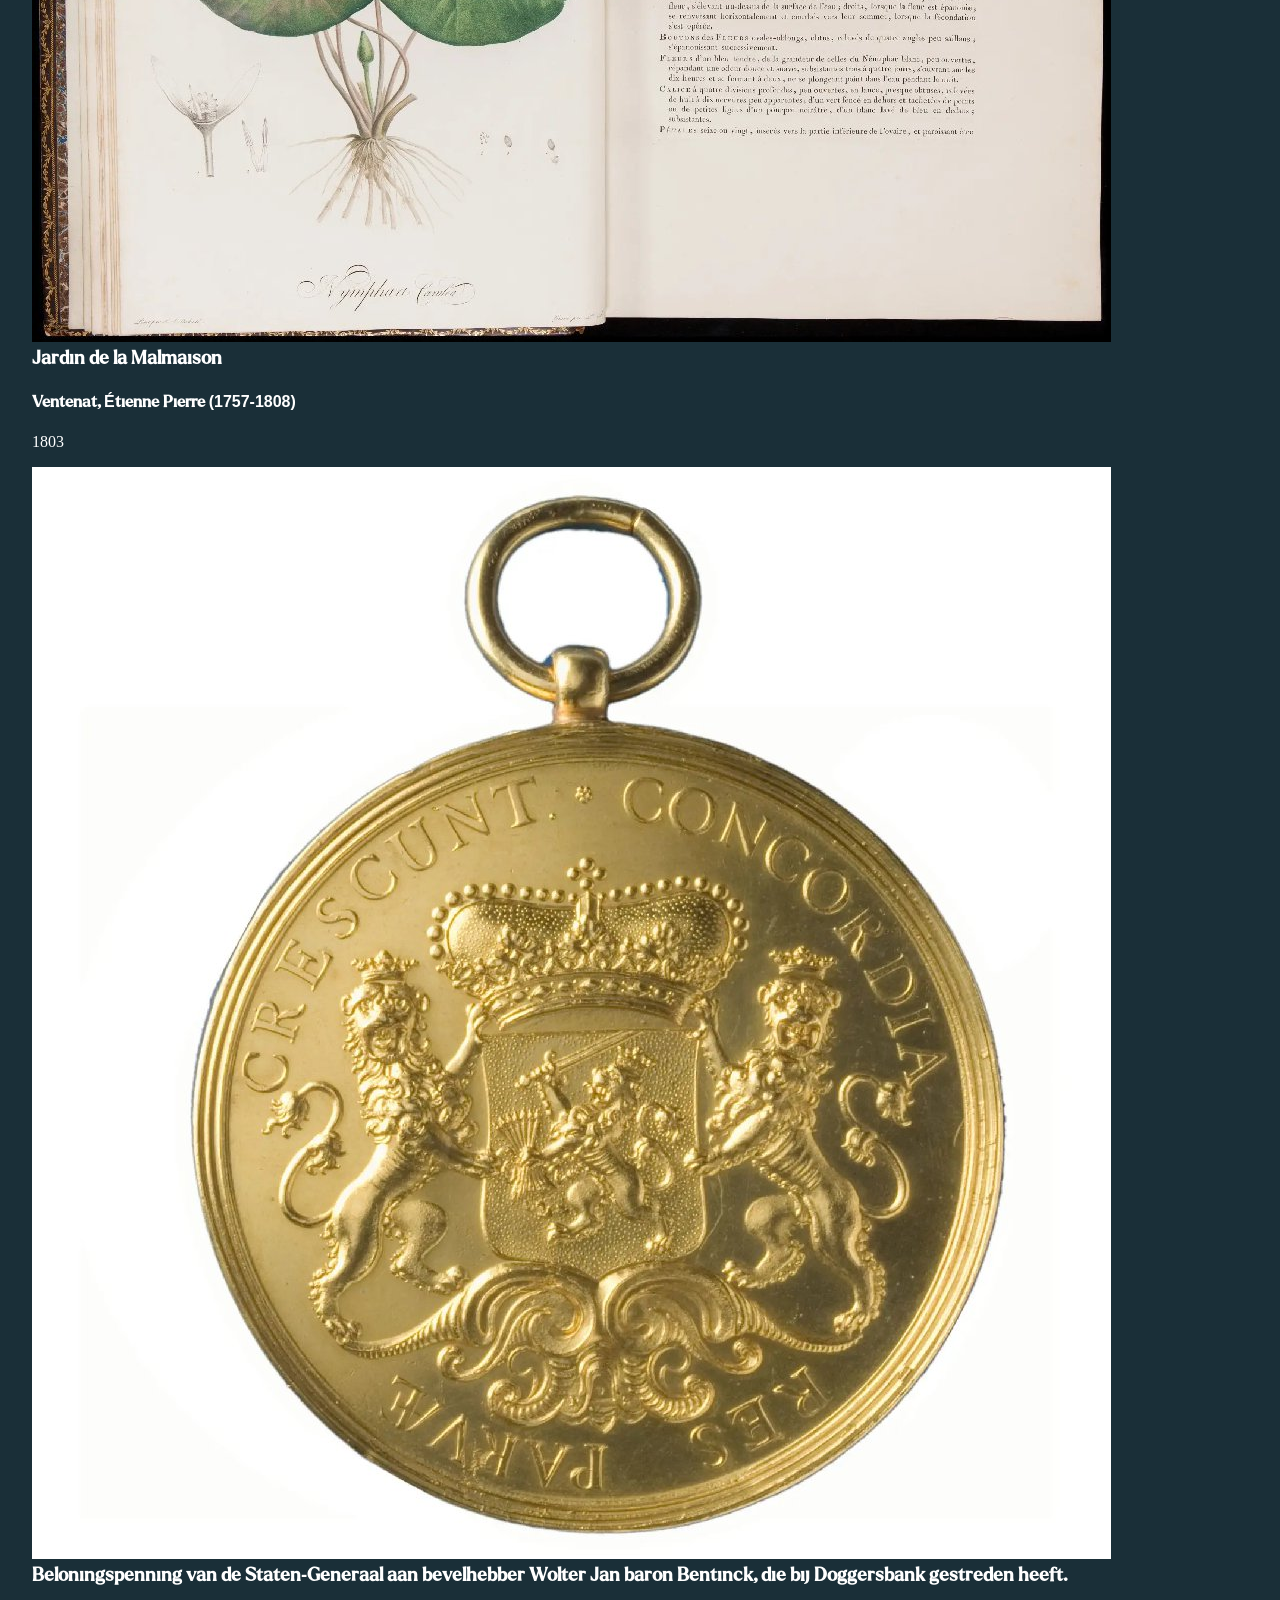
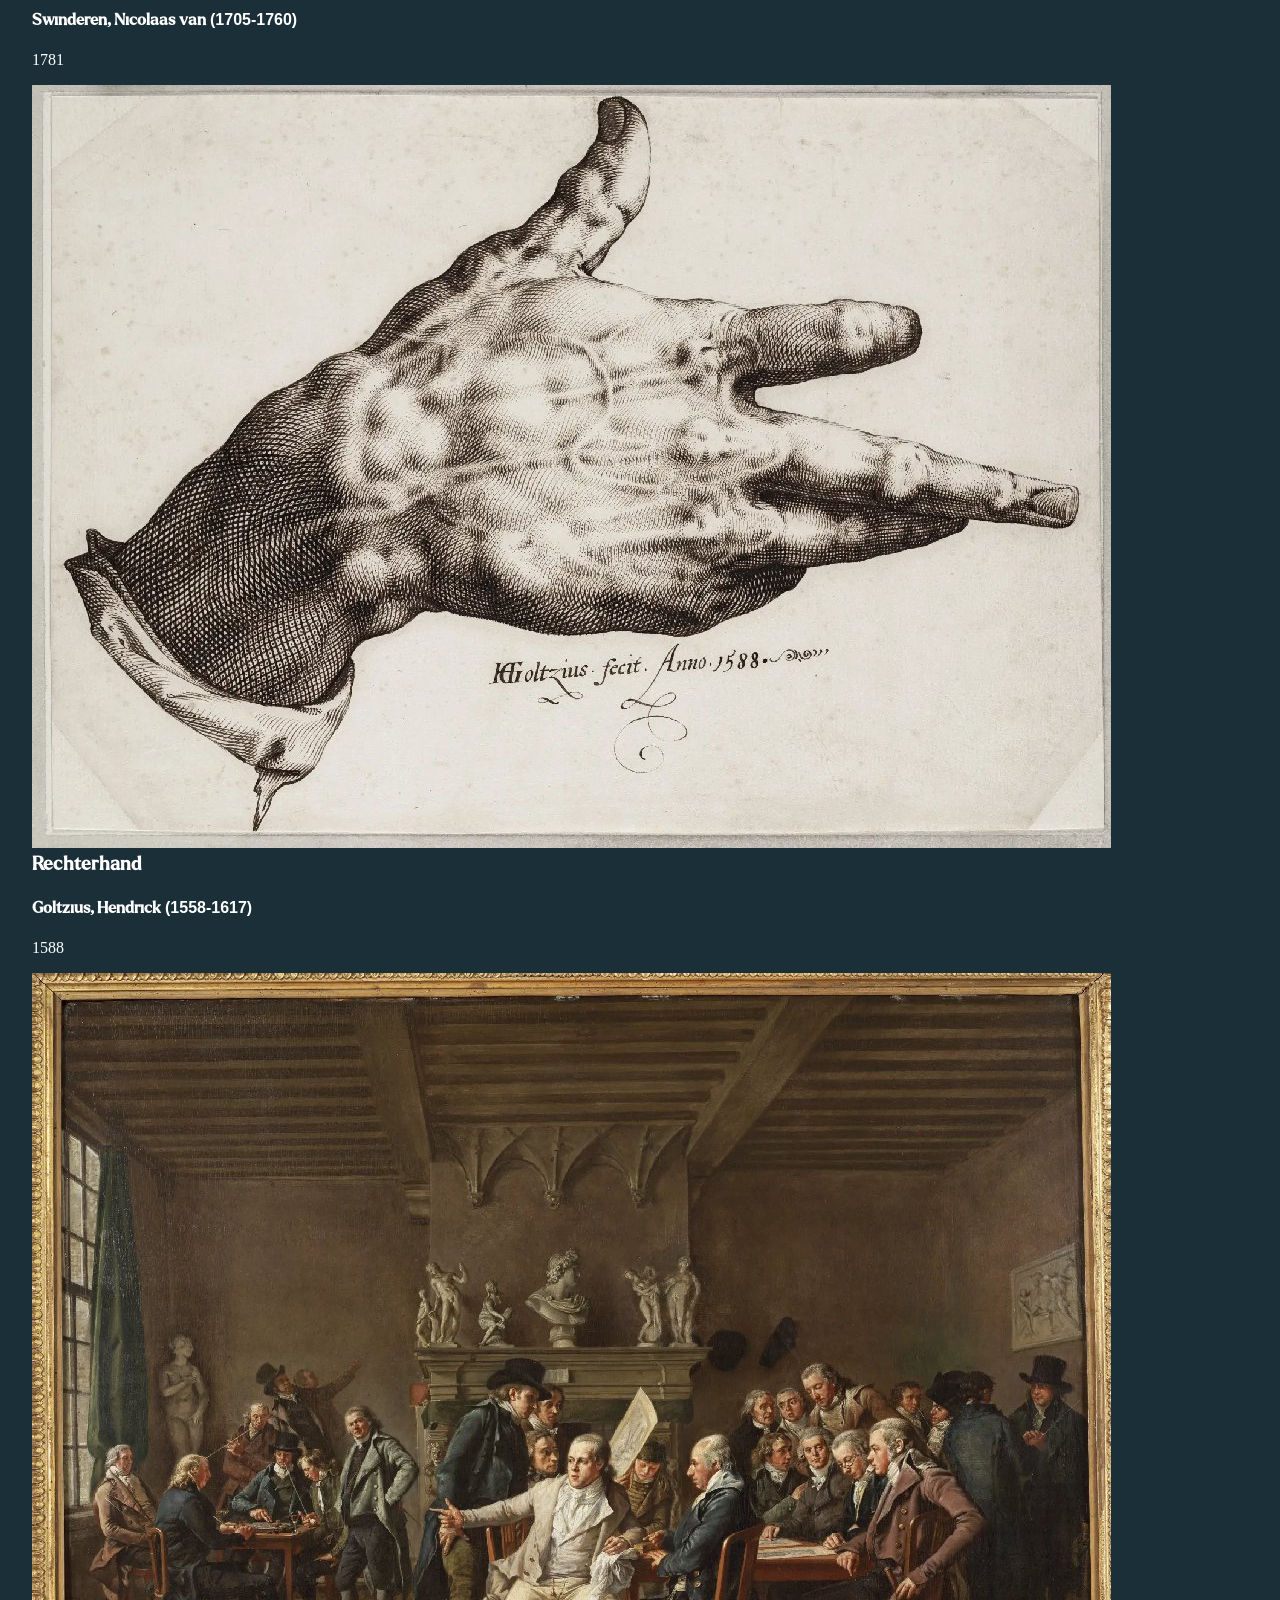
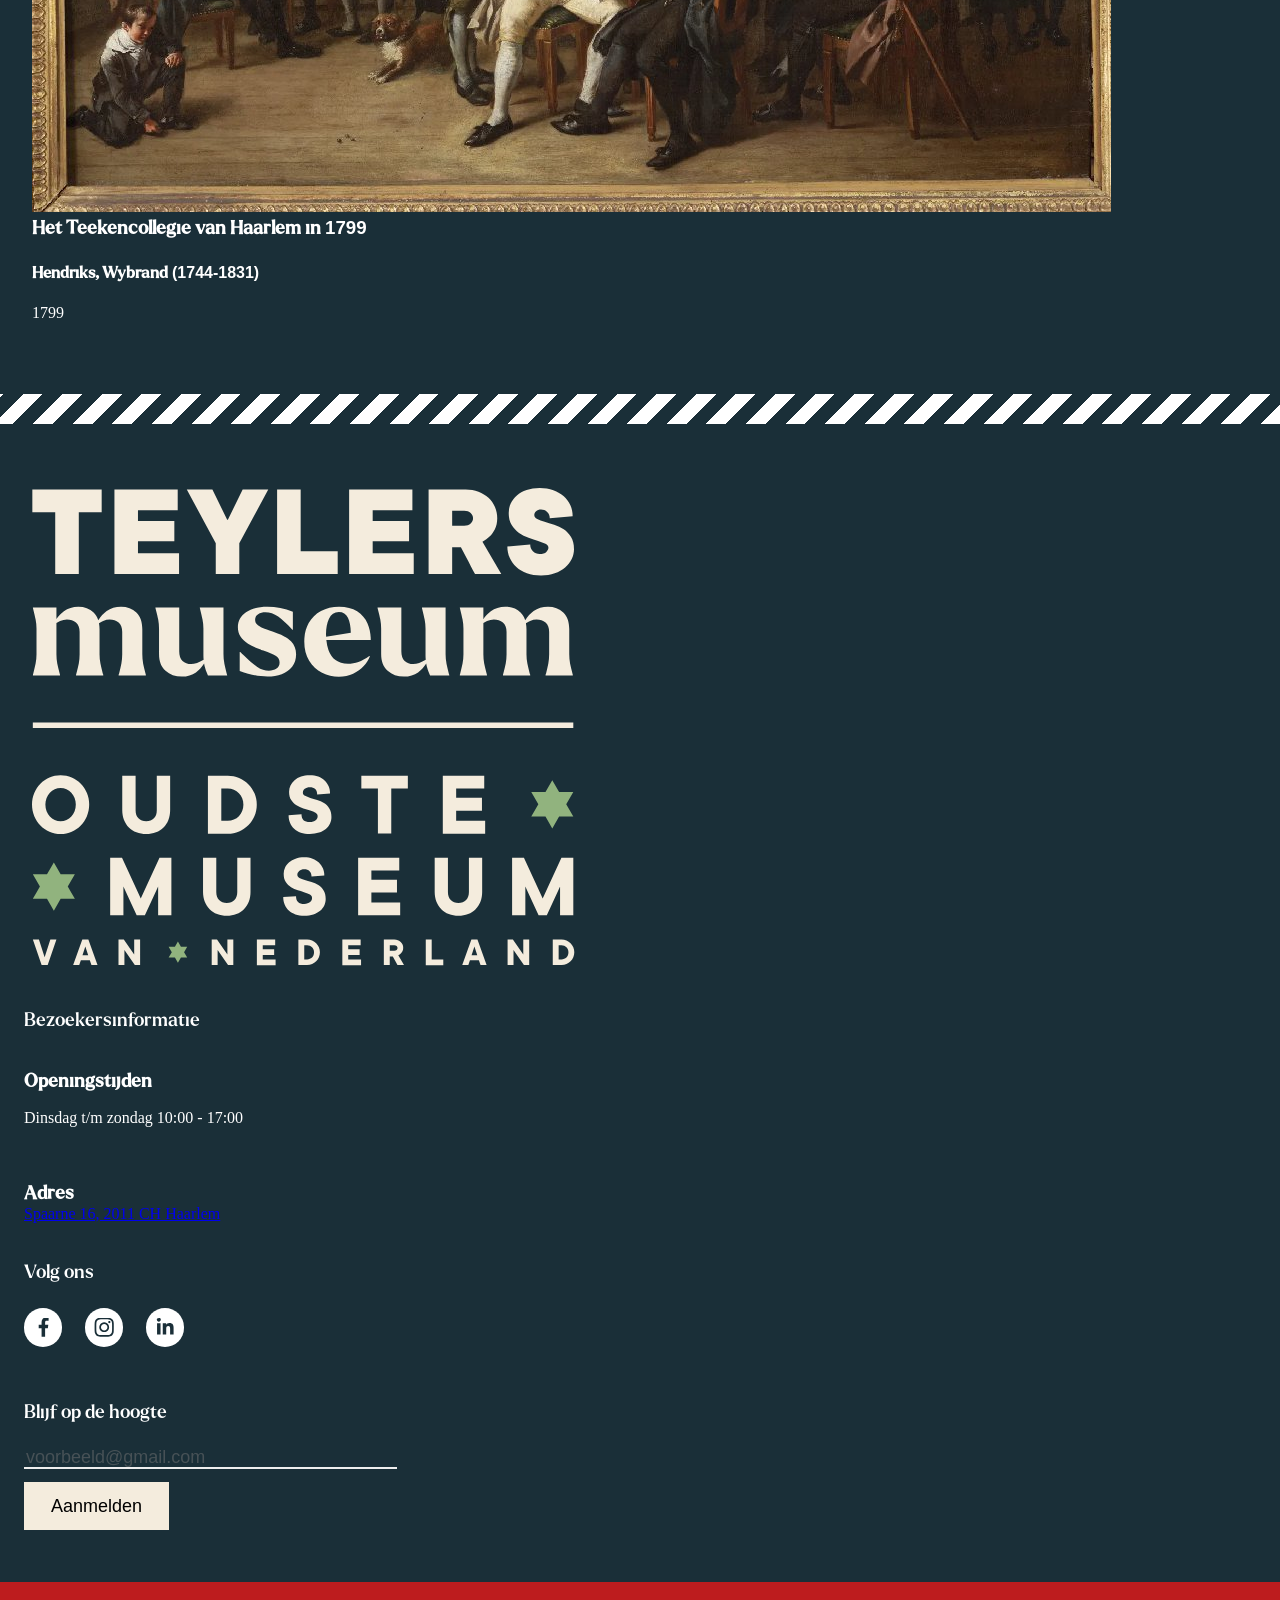
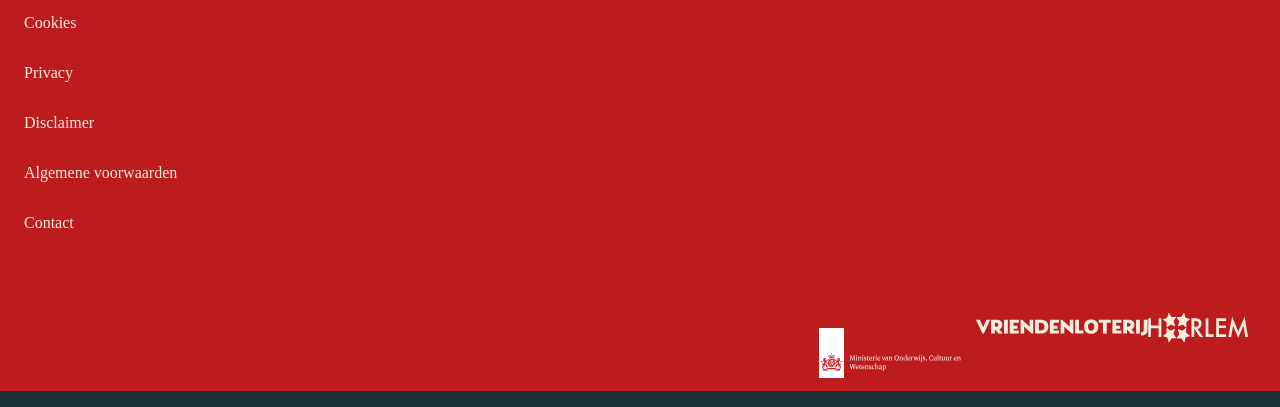
==== commit 315263cc: "Add files via upload" ====
--- a/topstukken.html
+++ b/topstukken.html
@@ -19,13 +19,11 @@
 				<svg xmlns="http://www.w3.org/2000/svg" fill="none" viewBox="0 0 32 32" class="aspect-square w-[var(--mp-icon-button--icon-size)] lg:w-[var(--mp-icon-button--icon-size--desktop)] scale-[var(--mp-icon-button--icon-scale--default)] group-hover:scale-[var(--mp-icon-button--icon-scale--hover)] group-disabled:scale-[var(--mp-icon-button--icon-scale--disabled)] transition-transform ease-out duration-short"><path fill="currentColor" d="M0 13.827v-1.638h32v1.638H0Zm0-4.095V8.095h32v1.637H0Zm0-4.094V4h32v1.638H0ZM4.764 25.967l2.682-5.963h1.158v7.861H7.346v-5.054l-2.282 5.054h-.69l-2.26-4.997v4.997H.858v-7.861h1.224l2.683 5.963ZM11.605 24.44v2.19h3.962v1.235h-5.253v-7.861h5.142v1.235h-3.851v2h3.428v1.2h-3.428ZM21.788 25.608v-5.604h1.257v7.861h-1.19l-3.73-5.604v5.604h-1.257v-7.861h1.19l3.73 5.604ZM27.709 28c-1.814 0-3.005-1.325-3.005-3.077v-4.92h1.29v4.92c0 1.078.646 1.83 1.715 1.83 1.068 0 1.714-.752 1.714-1.83v-4.92h1.291v4.92c0 1.752-1.191 3.077-3.005 3.077Z"></path></svg>
 			</section>
 		</div>
-		<nav>
-		</nav>
-		<h1>Zien & doen</h1>
-		<h2>Al onze tentoonstellingen en activiteiten</h2>
-		<a>Bekijk archief</a>
-		<button>Filter</button>
-		<p>13 resultaten</p>
+		<h1>Topstukken</h1>
+		<h2>Bekijk de hoogtepunten uit de collectie</h2>
+		<a>Bekijk hele collectie</a>
+		<a>Lees de Disclaimer</a>
+		<div id="witruimte"></div>
 	</header>
 	<main>
 		<article>
@@ -70,38 +68,162 @@
 			<h4>Hendriks, Wybrand (1744-1831)</h4>
 			<p>1799</p>
 		</article>
-			<button>Filter<svg xmlns="http://www.w3.org/2000/svg" fill="none" viewBox="0 0 32 32" class="transition-transform aspect-square w-[var(--mp-button--icon-size)] lg:w-[var(--mp-button--icon-size--desktop)] duration-short"><path fill="currentColor" d="M15.2 16.6v14.9h1.6V16.6H32V15H16.8V.5h-1.6V15H0v1.6h15.2Z"></path></svg></button>
+			<button class="filterButton">Filter<svg xmlns="http://www.w3.org/2000/svg" fill="none" viewBox="0 0 32 32" class="transition-transform aspect-square w-[var(--mp-button--icon-size)] lg:w-[var(--mp-button--icon-size--desktop)] duration-short"><path fill="currentColor" d="M15.2 16.6v14.9h1.6V16.6H32V15H16.8V.5h-1.6V15H0v1.6h15.2Z"></path></svg></button>
 		<section>
+
 			<ul>
-				<li><h2>Filters</h2></li>
-				<div>
-					<svg xmlns="http://www.w3.org/2000/svg" fill="none" viewBox="0 0 32 32" class="aspect-square w-[var(--mp-icon-button--icon-size)] lg:w-[var(--mp-icon-button--icon-size--desktop)] scale-[var(--mp-icon-button--icon-scale--default)] group-hover:scale-[var(--mp-icon-button--icon-scale--hover)] group-disabled:scale-[var(--mp-icon-button--icon-scale--disabled)] transition-transform ease-out duration-short"><path fill="currentColor" d="M31.291.733a2.417 2.417 0 0 0-3.422 0L16 12.578 4.131.708A2.42 2.42 0 0 0 .71 4.132L12.578 16 .708 27.869a2.42 2.42 0 1 0 3.423 3.422L16 19.422l11.869 11.87a2.42 2.42 0 1 0 3.422-3.423L19.422 16l11.87-11.869c.922-.922.922-2.476 0-3.398Z"></path></svg>
-				</div>
-				<li><article>
-					<input type="text">
-					<svg xmlns="http://www.w3.org/2000/svg" fill="none" viewBox="0 0 32 32" class="aspect-square w-[var(--mp-icon-button--icon-size)] lg:w-[var(--mp-icon-button--icon-size--desktop)] scale-[var(--mp-icon-button--icon-scale--default)] group-hover:scale-[var(--mp-icon-button--icon-scale--hover)] group-disabled:scale-[var(--mp-icon-button--icon-scale--disabled)] transition-transform ease-out duration-short"><path fill="currentColor" d="M9.664 1.85a14.44 14.44 0 0 1 17.021 22.076l5.494 5.493a1.951 1.951 0 1 1-2.76 2.76l-5.493-5.494A14.44 14.44 0 1 1 9.664 1.85Zm5.525 2.802a10.537 10.537 0 1 0 0 21.074 10.537 10.537 0 0 0 0-21.074Z"></path></svg>
-				</article></li>
-				<li><input type="checkbox"><p>Nu te zien</p></li>
-				<li><article>
-					<h5>Collectie</h5></li><svg xmlns="http://www.w3.org/2000/svg" fill="none" viewBox="0 0 32 32" class="aspect-square shrink-0 ml-2xs w-2xs"><path fill="currentColor" d="m0 9.543 3.053-3.086L16 19.52 28.93 6.457 32 9.543l-16 16-16-16Z"></path></svg>
-					<span></span>
-				</article></ul>
-				<li><article>
-					<h5>Objecttype</h5><svg xmlns="http://www.w3.org/2000/svg" fill="none" viewBox="0 0 32 32" class="aspect-square shrink-0 ml-2xs w-2xs"><path fill="currentColor" d="m0 9.543 3.053-3.086L16 19.52 28.93 6.457 32 9.543l-16 16-16-16Z"></path></svg>
-					<span></span>
-				</article></li>
-				<li><article>
-					<h5>Vindplaats</h5><svg xmlns="http://www.w3.org/2000/svg" fill="none" viewBox="0 0 32 32" class="aspect-square shrink-0 ml-2xs w-2xs"><path fill="currentColor" d="m0 9.543 3.053-3.086L16 19.52 28.93 6.457 32 9.543l-16 16-16-16Z"></path></svg>
-					<span></span>
-				</article></li>
-				<li><article>
-					<h5>Maker</h5><svg xmlns="http://www.w3.org/2000/svg" fill="none" viewBox="0 0 32 32" class="aspect-square shrink-0 ml-2xs w-2xs"><path fill="currentColor" d="m0 9.543 3.053-3.086L16 19.52 28.93 6.457 32 9.543l-16 16-16-16Z"></path></svg>
-					<span></span>
-				</article></li>
-				<li><article>
-					<h5>Periode</h5><svg xmlns="http://www.w3.org/2000/svg" fill="none" viewBox="0 0 32 32" class="aspect-square shrink-0 ml-2xs w-2xs"><path fill="currentColor" d="m0 9.543 3.053-3.086L16 19.52 28.93 6.457 32 9.543l-16 16-16-16Z"></path></svg>
-					<span></span>
-				</article></li>
+				<form action="">
+					<div>
+		<h2>Filters</h2>
+		<button type="button" aria-label="sluit filters">X</button>
+		<section>
+	</div>	
+	
+	<div>
+		<search>
+			<label>
+				<input placeholder="Zoeken" type="search" class="tweede-input">
+			</label>
+			<svg xmlns="http://www.w3.org/2000/svg" fill="none" viewBox="0 0 32 32" class="aspect-square w-[var(--mp-icon-button--icon-size)] lg:w-[var(--mp-icon-button--icon-size--desktop)] scale-[var(--mp-icon-button--icon-scale--default)] group-hover:scale-[var(--mp-icon-button--icon-scale--hover)] group-disabled:scale-[var(--mp-icon-button--icon-scale--disabled)] transition-transform ease-out duration-short"><path fill="currentColor" d="M9.664 1.85a14.44 14.44 0 0 1 17.021 22.076l5.494 5.493a1.951 1.951 0 1 1-2.76 2.76l-5.493-5.494A14.44 14.44 0 1 1 9.664 1.85Zm5.525 2.802a10.537 10.537 0 1 0 0 21.074 10.537 10.537 0 0 0 0-21.074Z"></path></svg>
+		</search>
+
+		<label for="">
+			<input  type="checkbox"> nu in het museum
+		</label>
+
+	
+
+		<details>
+			<summary>Collectie</summary>
+			<label>
+				<input type="checkbox"> Kunst
+			</label>
+			<label>
+				<input type="checkbox"> Fossielen en mineralen
+			</label>
+			<label>
+				<input type="checkbox"> Instrumenten
+			</label>
+			<label>
+				<input type="checkbox"> Boeken
+			</label>
+			<label>
+				<input type="checkbox"> Munten en penningen
+			</label>
+		</details>
+
+		<details>
+			<summary>Objectype</summary>
+			<label>
+				<input type="checkbox"> Tekening
+			</label>
+			<label>
+				<input type="checkbox"> Boek
+			</label>
+			<label>
+				<input type="checkbox"> Schilderij
+			</label>
+			<label>
+				<input type="checkbox"> Fossiel
+			</label>
+			<label>
+				<input type="checkbox"> Mineraal
+			</label>
+		</details>
+		
+		<details>
+			<summary>Vindplaats</summary>
+			<label>
+				<input type="checkbox"> Asia / Japan
+			</label>
+			<label>
+				<input type="checkbox"> Asia / Russia
+			</label>
+			<label>
+				<input type="checkbox"> Siberie
+			</label>
+			<label>
+				<input type="checkbox"> Frankrijk
+			</label>
+		</details>
+		
+		<details>
+			<summary>Maker</summary>
+			<label>
+				<input type="checkbox"> George Hendrick Breitner
+			</label>
+			<label>
+				<input type="checkbox"> Adolphi
+			</label>
+			<label>
+				<input type="checkbox"> Alembert
+			</label>
+		</details>
+		
+		<details>
+			<summary>Periode</summary>
+			<label>
+				<input type="checkbox"> 20ste eeuw
+			</label>
+			<label>
+				<input type="checkbox"> 19e eeuw
+			</label>
+			<label>
+				<input type="checkbox"> 18e eeuw
+			</label>
+			<label>
+				<input type="checkbox"> 17e eeuw
+			</label>
+			<label>
+				<input type="checkbox"> 16e eeuw
+			</label>
+		</details>
+		
+		<details>
+			<summary>Techniek</summary>
+			<label>
+				<input type="checkbox"> Pen in bruin
+			</label>
+			<label>
+				<input type="checkbox"> Potlood
+			</label>
+			<label>
+				<input type="checkbox"> Penseel in zwartverf
+			</label>
+			<label>
+				<input type="checkbox"> Pen in zwart
+			</label>
+			<label>
+				<input type="checkbox"> Penseel in grijs
+			</label>
+		</details>
+		
+		<details>
+			<summary>Thema</summary>
+			<label>
+				<input type="checkbox"> Mens
+			</label>
+			<label>
+				<input type="checkbox"> Landschap
+			</label>
+			<label>
+				<input type="checkbox"> Vrouw
+			</label>
+			<label>
+				<input type="checkbox"> Frauna
+			</label>
+			<label>
+				<input type="checkbox"> Florna
+			</label>
+		</details>
+		
+		
+	</div>
+	
+	<div>
+		<button type="button">Bekijk resultaten(50)</button>
+	</div>	
+</form>
 			</ul>
 		</section>
 	</main>
@@ -109,7 +231,7 @@
 	<footer>
 		<img src="images/logo-footer.svg" alt="alternatief logo van het teylersmuseam">
 		<article>
-			<h3>Bezoekersinformatie</h2>
+			<h3>Bezoekersinformatie</h3>
 			<h3>Openingstijden</h3>
 			<p>Dinsdag t/m zondag 10:00 - 17:00</p>
 			<h3>Adres</h3>
@@ -122,7 +244,7 @@
 			</nav>
 			<ul>
 				<li><h3>Blijf op de hoogte</h3></li>
-				<li><input type="text"></li>
+				<li><input placeholder="voorbeeld@gmail.com"></li>
 				<li><button>Aanmelden</button></li>
 			</ul>
 		</article>
--- a/styles/style.css
+++ b/styles/style.css
@@ -17,6 +17,7 @@
 	--color-teylers-wit: #F4ECDD;
 	--color-collectie-header: #37A9E2;
 	--color-collectie-filter: #FFCC01;
+    --color-collectie-blauw: #1A2F38
 }
 
 /****************/
@@ -37,9 +38,6 @@
     margin: 0;
 }
 
-h1, h2, h3, h4, h5 {
-    font-family: "Larken", sans-serif;
-}
 
 p{
     color: white;
@@ -47,15 +45,16 @@
 
 
 @font-face {
-	font-family: Larken;
-	src: url(fonts/larkendemo-medium.otf)(format("otf"))
-}
+  font-family: 'Larken';
+    src: url('../fonts/larkendemo-medium.otf') format('opentype');
+
+}
+
 
 :root {
 	padding: 0;
 	margin: 0;
 }
-
 
 header article {
 	padding-left: 1em;
@@ -65,6 +64,45 @@
 	padding-bottom: 5em;
 }
 
+header button {
+	padding: 0.5em;
+	padding-left: 1.5em;
+	padding-right: 1.5em;
+	background-color: var(--color-teylers-wit);
+	box-shadow: none;
+    border: none;
+}
+
+header a {
+    padding: 0.5em;
+	padding-left: 1.5em;
+	padding-right: 1.5em;
+	background-color: var(--color-teylers-wit);
+	box-shadow: none;
+}
+
+
+header img {
+    max-width: 12%;
+    max-height: 12%;
+    position: absolute;
+    left: 0.6rem;
+    top: 0.6rem;
+}
+
+header section svg {
+    max-width: 9%;
+    max-height: 9%;
+    position: absolute;
+    right: 1.5rem;
+    top: 1.5rem;
+    color: white;
+}
+
+h1, h2, h3, h4, h5 {
+    font-family: "Larken", sans-serif;
+}
+
 header h1{
 	grid-row: 5 / 2;
 }
@@ -72,6 +110,32 @@
 header h2{
 	grid-row: 2 / 1;
 }
+
+h3{
+	margin-top: 0em;
+	margin-bottom: 0em;
+}
+
+/*
+main div section  {
+
+	position:fixed;
+	left:0;
+	right:0;
+	top:0;
+	bottom:0;
+	
+	overflow-y:auto;
+	
+	translate:0 100%;
+	
+	transition:.5s;
+	
+	display:flex;
+	flex-direction:column;
+	
+} */
+
 
 footer{
 	background-color: var(--color-background-footer-ondtdek);
@@ -96,16 +160,16 @@
     padding-left: 1.5em;
 }
 
+footer section a {
+    padding-top: 2em;
+}
+
 footer section nav {
     background-color: #BD1C1E;
     padding-bottom: 1em;
     display: flex;
     flex-direction: column;
     justify-content: space-around;
-}
-
-footer section a {
-    padding-top: 2em;
 }
 
 footer article nav svg {
@@ -126,12 +190,13 @@
 footer article input{
     border-color:  1em ,var(--color-teylers-wit);
     background-color: var(--color-background-footer-ondtdek);
-    transition: 1s ease-in-out;
+    transition: 1s ease-in;
     color: var(--color-teylers-wit);
 }
 
 input[type=text]:focus {
-  width: 100%;
+  min-width: 100%;
+  transition: 1s ease-in;
 }
 
 footer button {
@@ -174,12 +239,30 @@
 }
 
 footer button {
-	padding: 1em;
+	padding: 0.75em;
 	padding-left: 1.5em;
 	padding-right: 1.5em;
 	background-color: var(--color-teylers-wit);
 	font-size: large;
-	box-shadow: none;
+	border: none;
+}
+
+footer input::placeholder {
+  font-size: large;
+  opacity: 0.5;
+}
+
+footer input{
+    padding-top: 1em;
+    width: 28em
+}
+
+footer ul li input {
+    border-top: none;
+    border-left: none;
+    border-right: none;
+    margin-top: 1em;
+    margin-bottom: 1em;
 }
 
 article nav {
@@ -201,31 +284,10 @@
     max-width: 100%;
     max-height: 100%;
 }
-h3{
-	margin-top: 0em;
-	margin-bottom: 0em;
-}
 
 button:hover{
 	background-color: transparent;
 	transition: .5s ease-in;
-}
-
-header img {
-    max-width: 12%;
-    max-height: 12%;
-    position: absolute;
-    left: 0.6rem;
-    top: 0.6rem;
-}
-
-header section svg {
-    max-width: 9%;
-    max-height: 9%;
-    position: absolute;
-    right: 1.5rem;
-    top: 1.5rem;
-    color: white;
 }
 
 /* code over warning tape is gemaakt met gebruik van AI en met overzicht van een studentassistent */
@@ -246,51 +308,3 @@
       var(--black)  calc(var(--stripe)) calc(var(--stripe)*2)
     );
 }
-
-
-
-/* NOTES VAN LES OVER MENU BUTTON + ANIMATION
-
-nav button {
-	font-size: 1rem;
-	
-	width: 3em;
-	aspect-ratio: 2/3;
-
-	padding: 0;
-	margin: 0;
-
-	border: none;
-	background-color: aqua;
-
-	display: grid;
-}
-
-nav button span{
-	display: block;
-	width: 1.5em;
-	height: .2em;
-	background-color: blueviolet;
-
-	border-radius: .1em;
-
-	grid-row-start:1;
-	grid-column-start: 1;
-
-	transition: 0.5s;
-}
-
-button span:nth-child(1) {
-	translate: 0 - 0.5em;
-}
-
-button span:nth-child(2) {
-	translate:0;
-	rotate:45deg;
-	
-}
-
-button span:nth-child(3) {
-	translate:0;
-	rotate:-45deg
-} */
--- a/styles/style-topstukken.css
+++ b/styles/style-topstukken.css
@@ -2,7 +2,7 @@
 	/* startje */
 	--color-text:#111;
 	--color-background-header-ondtdek:#91B37E;
-	--color-background-footer-ondtdek:#1A2F38;
+	--color-background-footer-ondtdek:hsl(198, 37%, 16%);
 	--color-teylers-wit: #F4ECDD;
 	--color-collectie-header: #37A9E2;
 	--color-collectie-filter: #FFCC01;
@@ -30,6 +30,44 @@
 		);
 }
 
+header h1{
+    padding-left: 0.5em;
+}
+
+header h2{
+    padding-left: 0.8em;
+    padding-right: 0.8em;
+}
+
+.witruimte{
+    height: 3em;
+    color: var(--color-collectie-header);
+}
+
+header a, header button {
+    display: flex;
+    flex-direction: column;
+}
+
+header a:nth-of-type(1) {
+    margin-left: 1em;
+    margin-bottom: 1em;
+    max-width:fit-content;
+    background-color: #1A2F38;
+    color: var(--color-teylers-wit);
+    font-size: large;
+}
+
+header a:nth-of-type(2) {
+    border-bottom: 2em;
+    color: #1A2F38;
+    background-color: var(--color-teylers-wit);
+    max-width:fit-content;
+    margin-left: 1em;
+    margin-bottom: 1em;
+    font-size: large;
+}
+
 main {
     padding-left: 2em;
     padding-right: 2em;
@@ -39,12 +77,8 @@
     color: white;
 }
 
-main div {
-    display: flex;
-    justify-content: center;
-}
-
-main button{
+
+.filterButton{
     position: sticky;
     bottom: 0;
     background-color: var(--color-collectie-filter);
@@ -64,6 +98,7 @@
     max-height: 10%;
 }
 
+/*
 main section{
     background-color: white;
     color: darkblue;
@@ -122,6 +157,179 @@
     right: 0;
     top: 0;
 }
+*/
+
+
+main div{
+    display: grid;
+    font-size: large;
+}
+
+main div input:nth-of-type(2) {
+/* 	background-color:green; */
+    grid-row-start: 2;
+    grid-row-end: 4;
+}
+
+.tweede-input {
+  grid-row: 2 / 4;
+}
+
+main div summary{
+    border-bottom: 2em black;
+}
+
+
+form {
+	background-color:var(--color-teylers-wit);
+	
+	max-height:100vh;
+	
+	position:fixed;
+	left:0;
+	right:0;
+	top:0;
+	bottom:0;
+	
+	overflow-y:auto;
+	
+	translate:0 100%;
+	
+	transition:.5s;
+	
+	
+	display:flex;
+	flex-direction:column;
+	
+/* 	display:grid; */
+/* 	grid-template-columns:1fr max-content; */
+	
+}
+
+
+main search input:nth-of-type(1)::placeholder {
+  font-size: x-large;
+  opacity: 0.5;
+}
+
+main search input:nth-of-type(1){
+    padding-top: 1em;
+    width: 28em;
+    border-top: none;
+    border-left: none;
+    border-right: none;
+    margin-top: 1em;
+    margin-bottom: 1em;
+}
+
+search {
+    display: flex;
+    justify-content: space-between;
+}
+
+label {
+    padding-top: 1em;
+}
+
+input {
+    background-color: var(--color-teylers-wit);
+}
+
+
+form search,
+form > label,
+form details {
+	grid-column:span 2;
+}
+
+
+form.is-open {
+	translate:0 0;
+}
+
+details label {
+	display:block;
+}
+
+summary {
+	list-style:none;
+	
+	padding:.5em;
+	
+	display:flex;
+	justify-content:space-between;
+
+    padding-bottom: 2em;
+}
+
+summary::after {
+	content:"▼";
+	transition:.5s;
+}
+
+details[open] summary::after  {
+	rotate:180deg;
+}
+
+
+form div {
+	padding:1em;
+}
+
+
+main section form div:nth-of-type(1) {
+ 	background-color:var(--color-teylers-wit);
+	display:flex;
+	justify-content:space-between;
+	align-items:center;
+    padding-bottom: 0em;
+    padding-top: 0em;
+    padding-right: 0em;
+}
+
+main section form div:nth-of-type(1) button {
+    justify-content: flex-end;
+    border: none;
+    background-color: var(--color-teylers-wit);
+    font-size: x-large;
+    padding-left: 11em;
+    font-family: "larken";
+    color: var(--color-text);
+}
+main section form div:nth-of-type(2) {
+/* 	background-color:green; */
+	flex-grow:1;
+	
+	overflow:auto;
+}
+
+main section form div:nth-of-type(3) {
+	background-color:var(--color-background-footer-ondtdek);
+	display:flex;
+	align-items:center;
+    justify-content: center;
+	
+}
+
+main section form div:nth-of-type(3) button {
+    left: 0;
+    right: 0;
+    width: 90%;
+    font-size: medium;
+    padding-bottom: 0.8em;
+    padding-top: 0.8em;
+    align-self: center;
+    background-color: var(--color-teylers-wit);
+    border: none;
+}
+div input {
+    border:none;
+    border-bottom-width: .1rem;
+    color: var(--color-text);
+    background-color: var(--color-teylers-wit);
+}
+
+
 
 li span {
     width: 100%;
